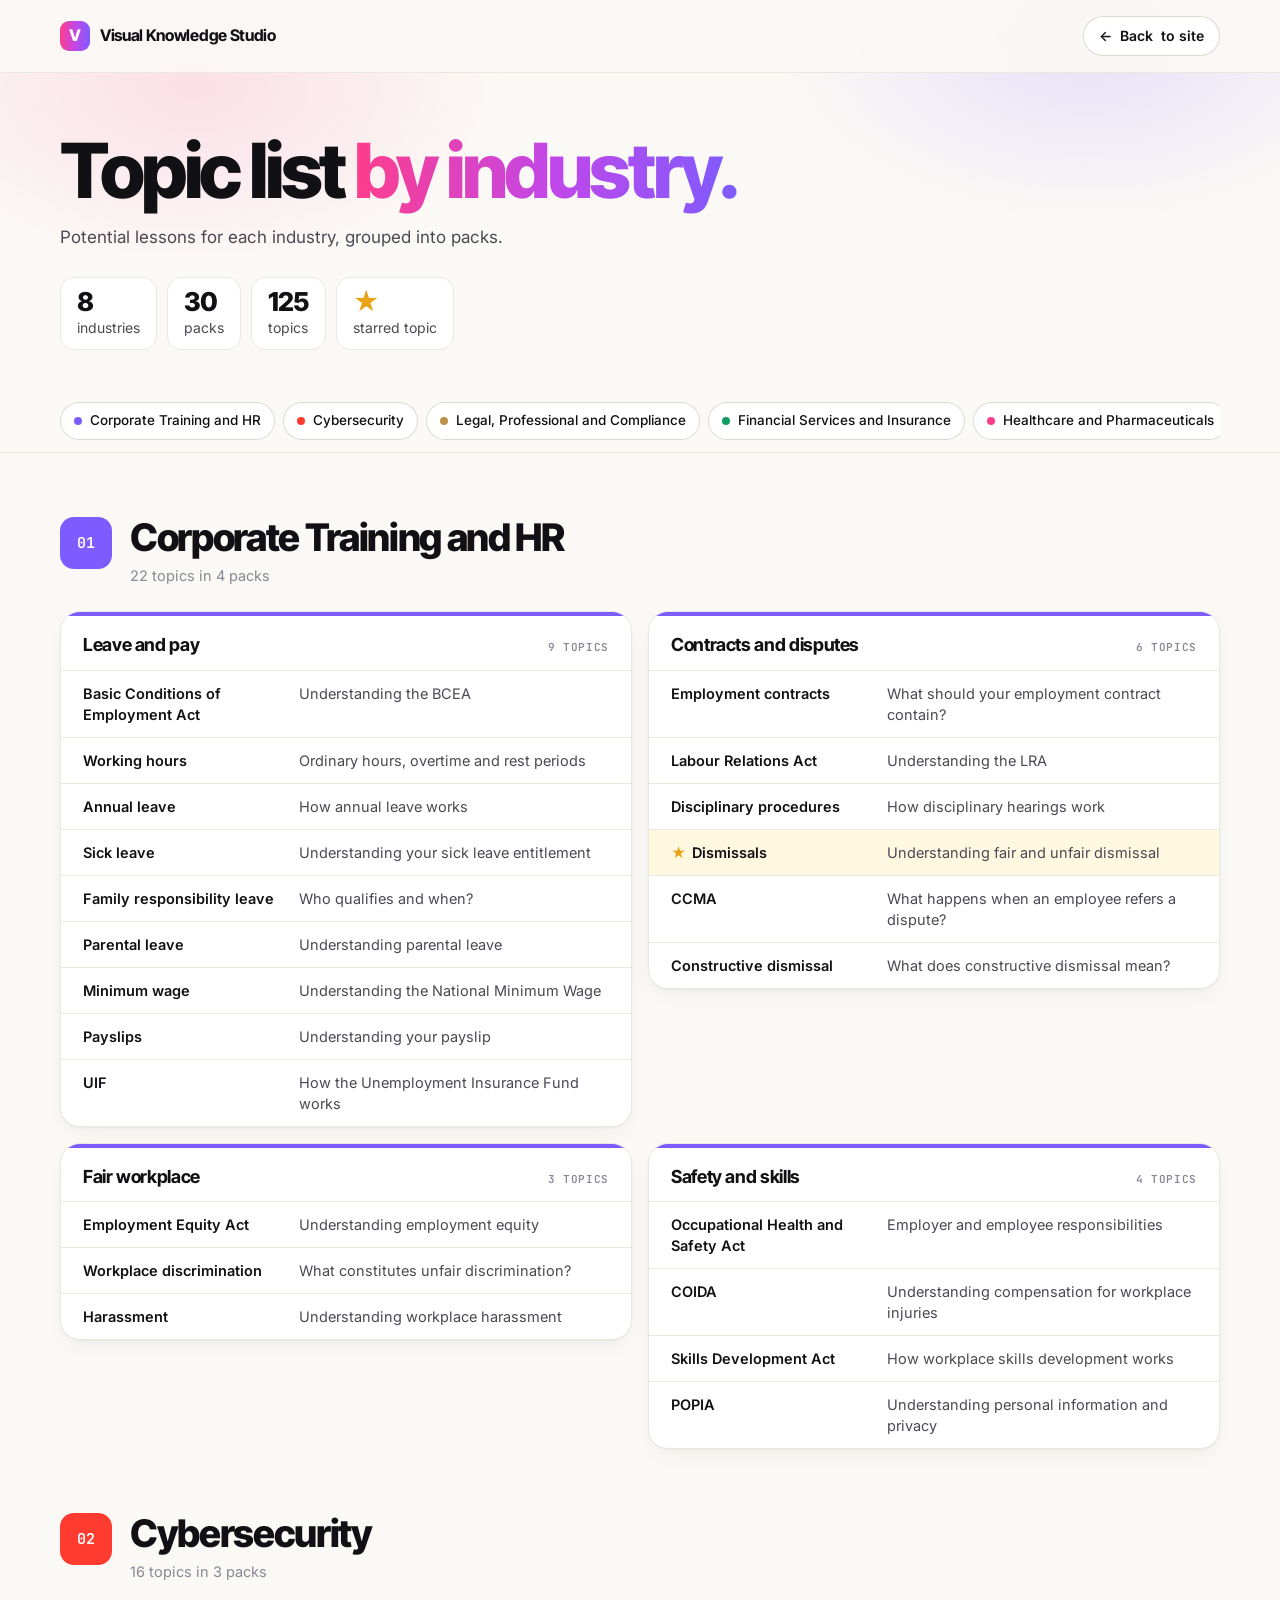
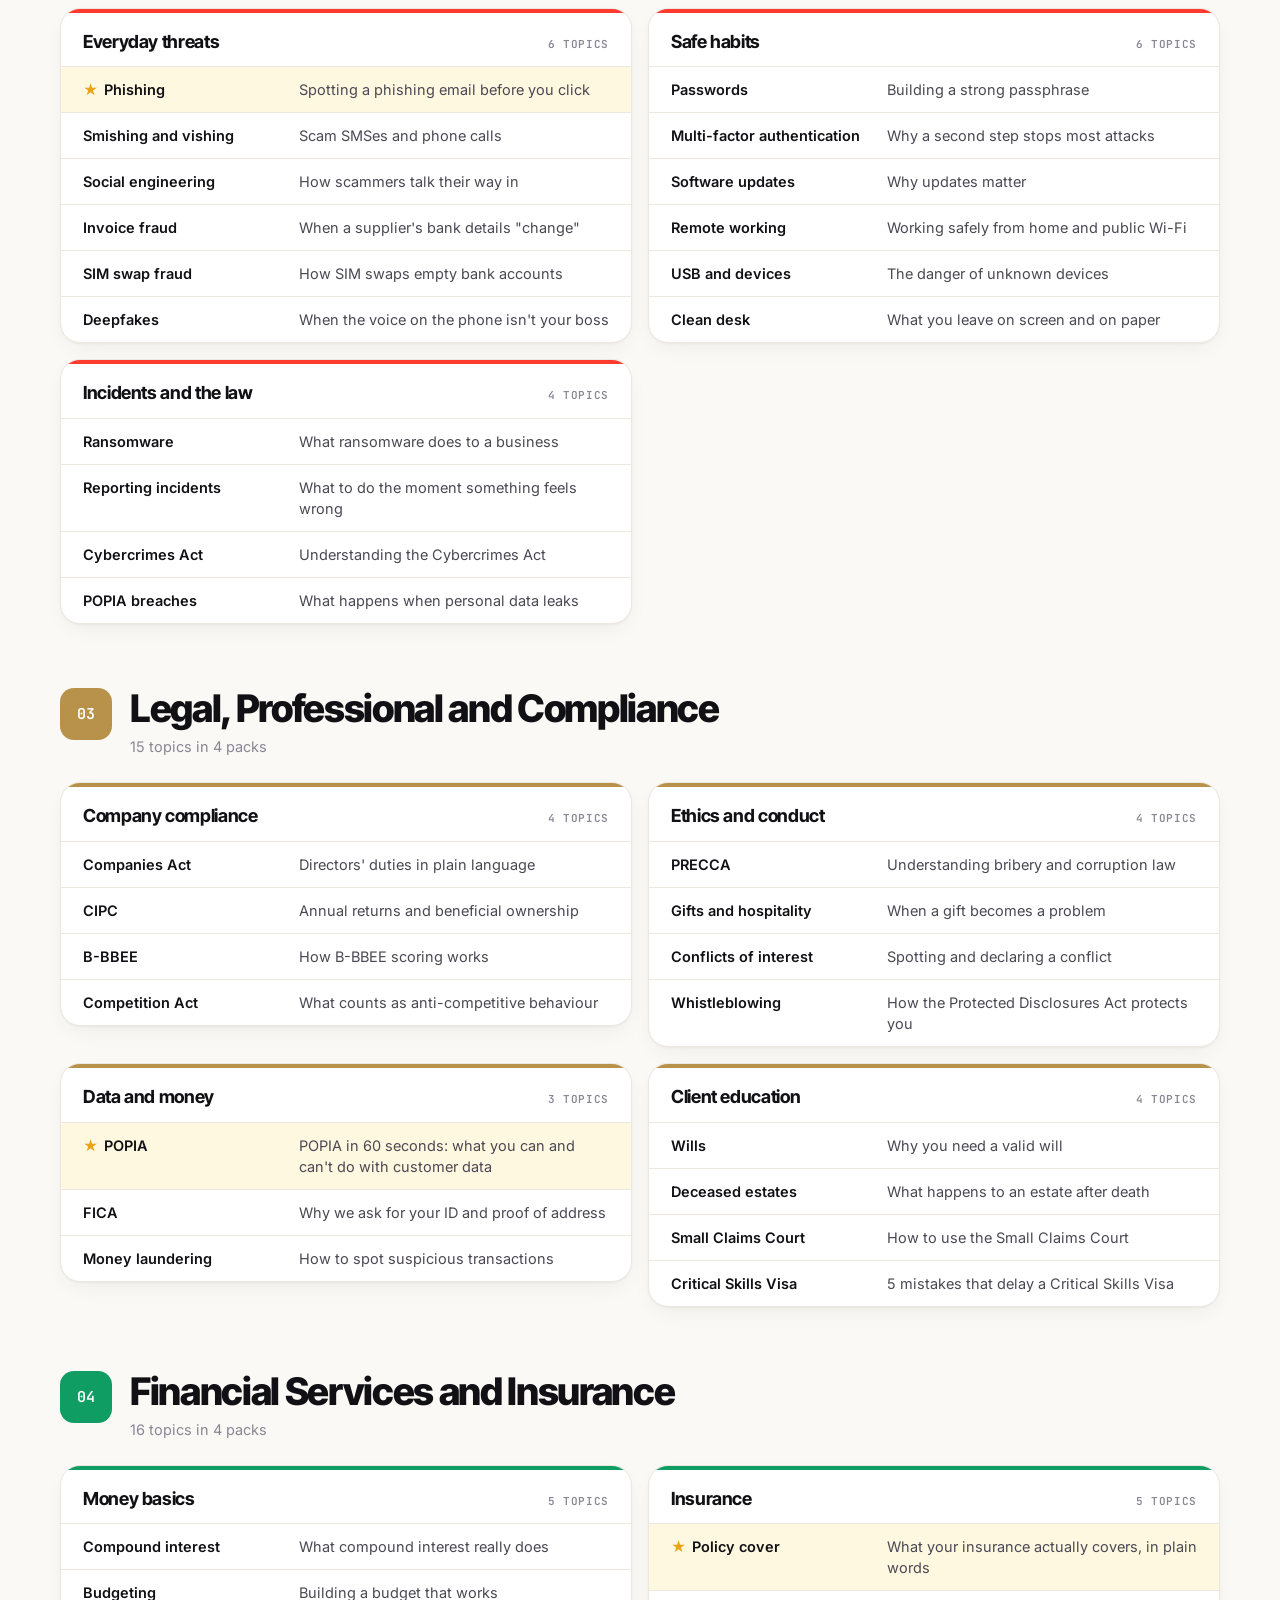
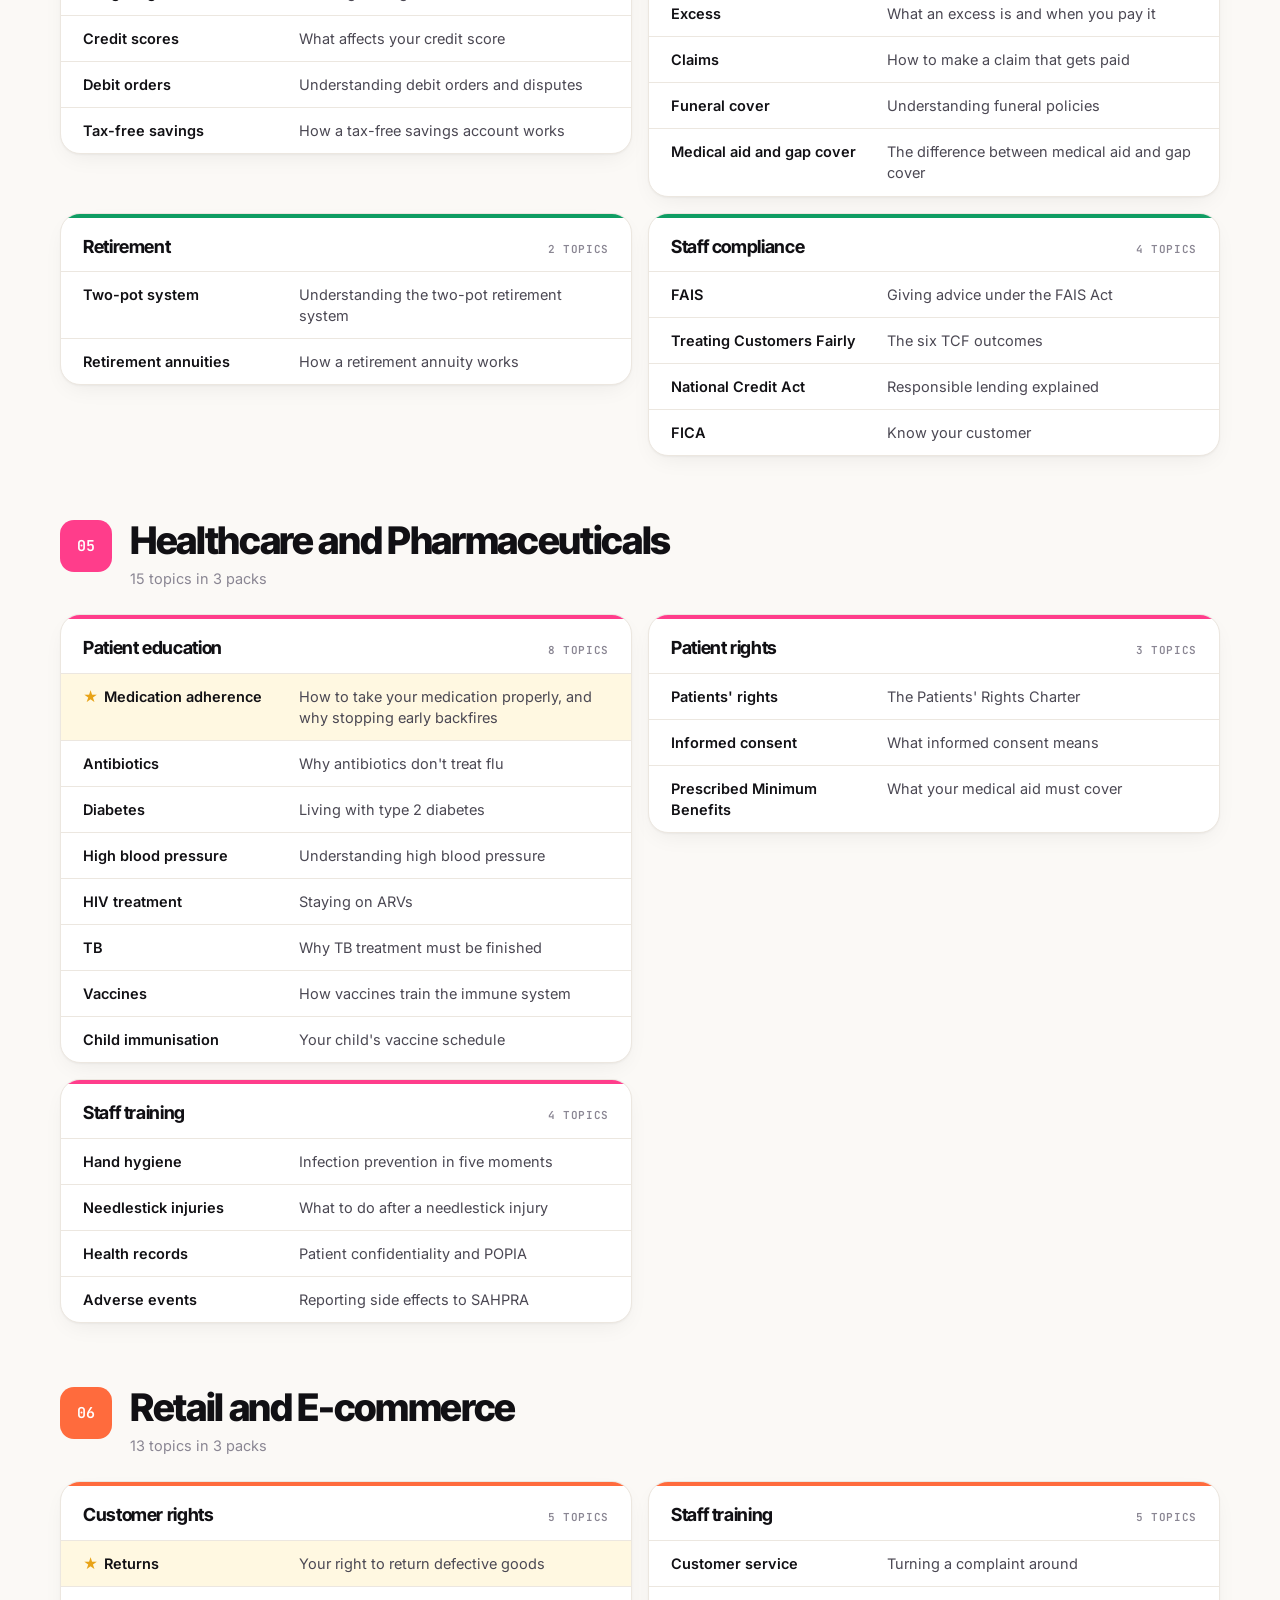
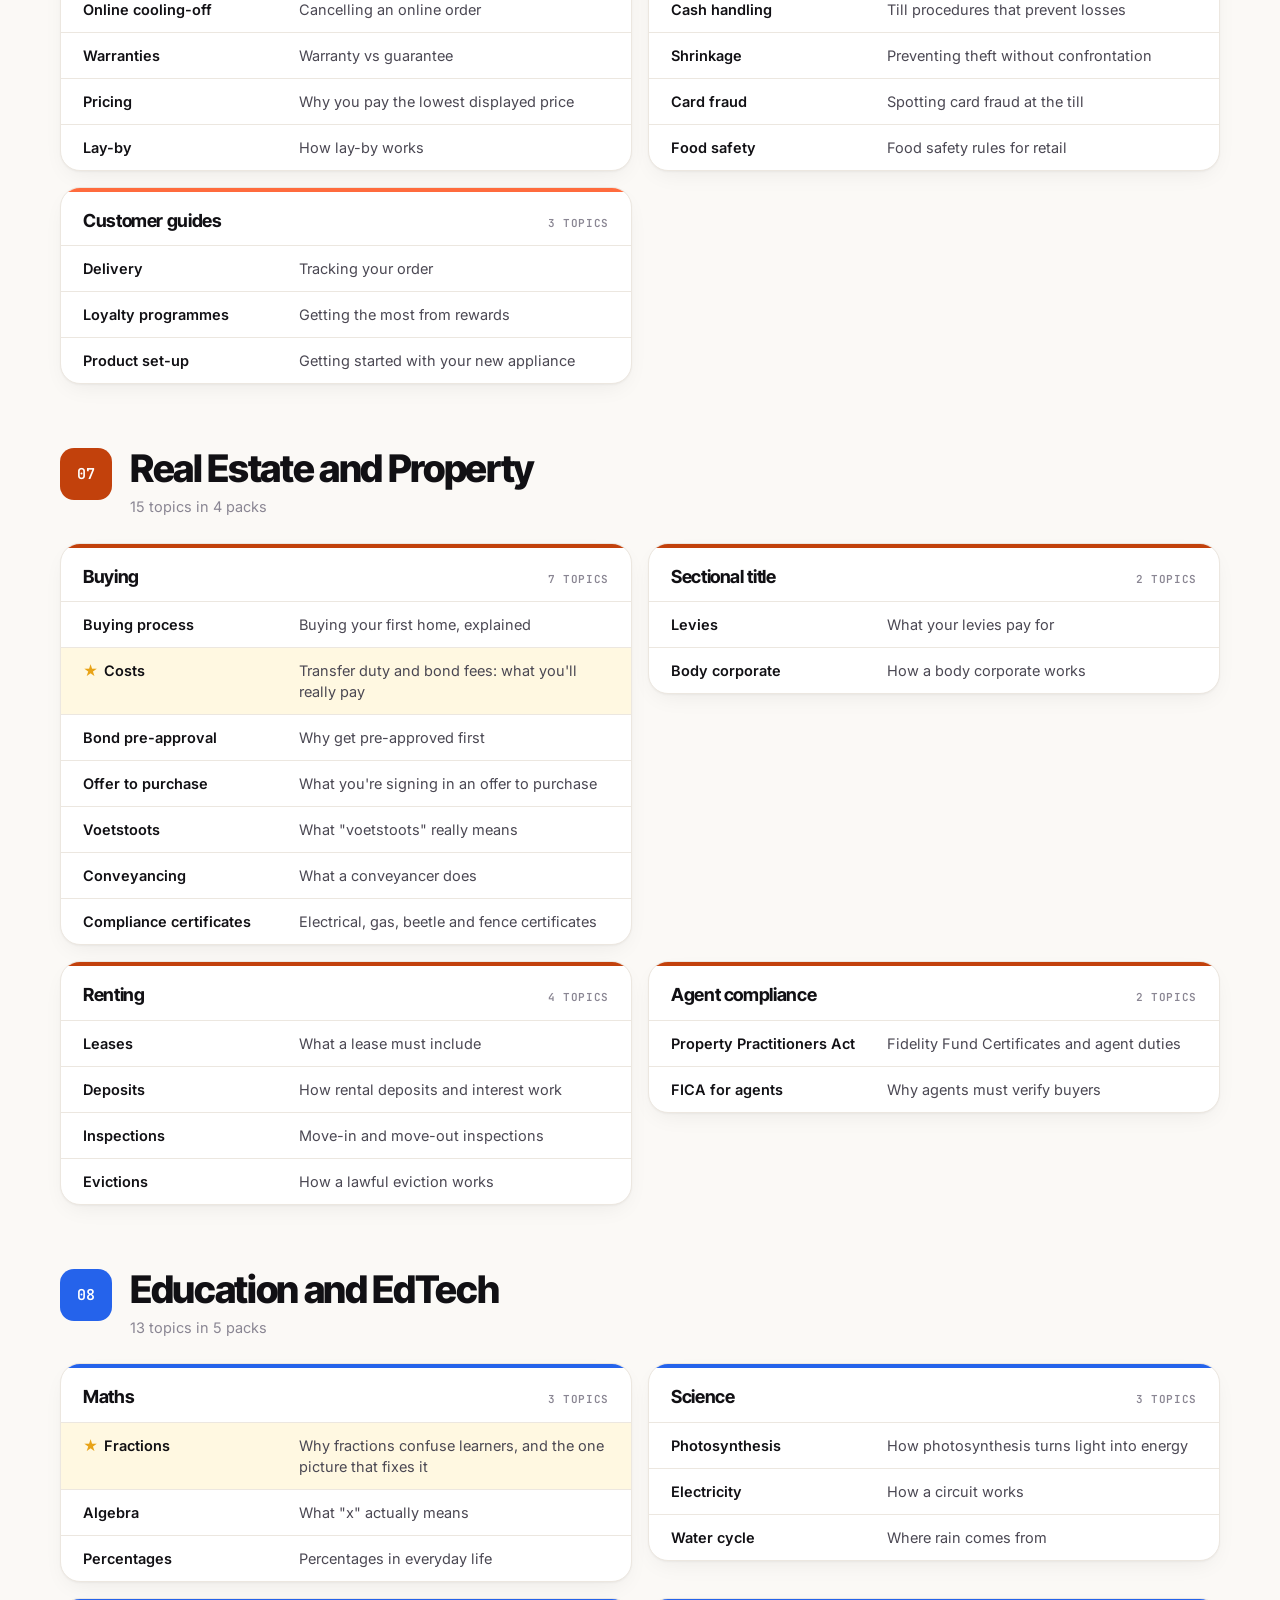
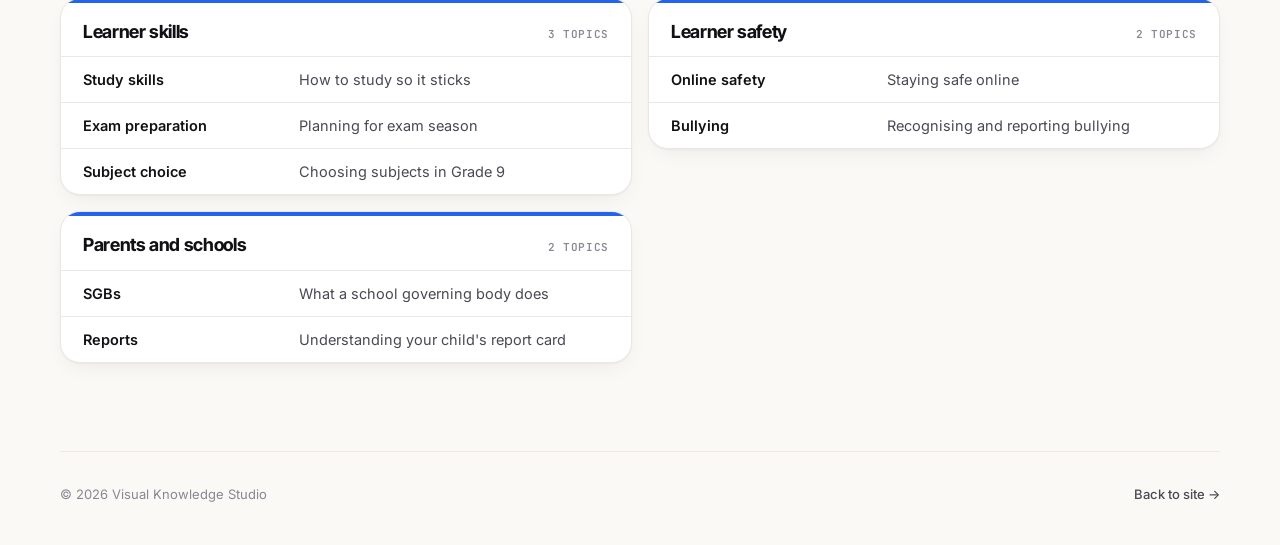
==== notes.html @ 0ea5d551 "Add Notes page (topic list by industry) and footer link Co-Authored-By: Claude Opus 5.5 <noreply@ant" ====
<!doctype html>
<html lang="en">
<head>
  <meta charset="utf-8">
  <meta name="viewport" content="width=device-width, initial-scale=1">
  <title>Notes | Visual Knowledge Studio</title>
  <meta name="description" content="Potential lesson topics for each industry, grouped into packs.">
  <meta name="robots" content="noindex">
  <meta name="theme-color" content="#FBF9F6">
  <link rel="preconnect" href="https://fonts.googleapis.com">
  <link rel="preconnect" href="https://fonts.gstatic.com" crossorigin>
  <link href="https://fonts.googleapis.com/css2?family=Inter+Tight:wght@500;600;700;800&family=Inter:wght@400;500;600&family=JetBrains+Mono:wght@500;600&display=swap" rel="stylesheet">
  <link rel="stylesheet" href="styles.css">
  <link rel="icon" href="data:image/svg+xml,%3Csvg xmlns='http://www.w3.org/2000/svg' viewBox='0 0 32 32'%3E%3Cdefs%3E%3ClinearGradient id='g' x1='0' x2='1'%3E%3Cstop offset='0' stop-color='%23FF3D8B'/%3E%3Cstop offset='1' stop-color='%237C5CFF'/%3E%3C/linearGradient%3E%3C/defs%3E%3Crect width='32' height='32' rx='8' fill='url(%23g)'/%3E%3Cpath d='M9 10l7 12 7-12' fill='none' stroke='%23fff' stroke-width='3.2' stroke-linecap='round' stroke-linejoin='round'/%3E%3C/svg%3E">
  <style>
    html { scroll-padding-top: 130px; }
    .nav { background: rgba(251,249,246,.9); backdrop-filter: blur(14px); -webkit-backdrop-filter: blur(14px); box-shadow: 0 1px 0 var(--line); }
    .nav__inner.notes-nav { grid-template-columns: 1fr auto; }
    .notes-hero { padding: 132px 0 0; position: relative; }
    .notes-hero__glow { position: absolute; inset: 0 0 -80px; pointer-events: none; z-index: -1; background:
      radial-gradient(35% 60% at 15% 20%, rgb(var(--c1) / .14), transparent 70%),
      radial-gradient(35% 60% at 85% 10%, rgb(var(--c3) / .16), transparent 70%); }
    .notes-hero h1 { font: 800 clamp(40px, 6vw, 76px)/1 var(--f-head); letter-spacing: -.045em; margin: 0; text-wrap: balance; }
    .notes-hero p { margin: 16px 0 0; max-width: 560px; color: var(--ink-2); font-size: 17px; }
    .stats { display: flex; gap: 10px; flex-wrap: wrap; margin-top: 26px; }
    .stats span { background: #fff; border: 1px solid var(--line); border-radius: 14px; padding: 10px 16px; font-size: 14px; color: var(--ink-2); }
    .stats b { display: block; font: 800 26px/1.1 var(--f-head); letter-spacing: -.03em; color: var(--ink); }
    .stats .star-key b { color: #E8A317; }

    .jump { position: sticky; top: 72px; z-index: 50; margin-top: 40px; background: rgba(251,249,246,.92); backdrop-filter: blur(12px); -webkit-backdrop-filter: blur(12px); border-bottom: 1px solid var(--line); }
    .jump__row { display: flex; gap: 8px; overflow-x: auto; padding: 12px 0; scrollbar-width: none; }
    .jump__row::-webkit-scrollbar { display: none; }
    .jump a { flex: none; display: inline-flex; align-items: center; gap: 8px; font-size: 13.5px; font-weight: 500; padding: 8px 14px; border-radius: 999px; background: #fff; box-shadow: inset 0 0 0 1px var(--line-2); white-space: nowrap; transition: box-shadow .2s; }
    .jump a:hover { box-shadow: inset 0 0 0 1.5px var(--a); }
    .jump a i { width: 8px; height: 8px; border-radius: 50%; background: var(--a); }

    .ind { padding: 64px 0 0; }
    .ind__head { display: flex; align-items: flex-start; gap: 18px; margin-bottom: 24px; }
    .ind__num { flex: none; width: 52px; height: 52px; border-radius: 14px; display: grid; place-items: center; background: var(--a); color: #fff; font: 600 15px var(--f-mono); }
    .ind__head h2 { font: 800 clamp(26px, 3.2vw, 38px)/1.08 var(--f-head); letter-spacing: -.035em; margin: 0; }
    .ind__head p { margin: 6px 0 0; color: var(--ink-3); font-size: 14.5px; }
    .packs { display: grid; grid-template-columns: repeat(2, 1fr); gap: 16px; align-items: start; }
    .pack { background: #fff; border: 1px solid var(--line); border-radius: var(--r); overflow: hidden; box-shadow: var(--shadow); }
    .pack__head { display: flex; justify-content: space-between; align-items: baseline; gap: 12px; padding: 18px 22px 14px; border-top: 4px solid var(--a); border-bottom: 1px solid var(--line); }
    .pack__head h3 { font: 700 18px/1.2 var(--f-head); letter-spacing: -.02em; margin: 0; }
    .pack__head span { flex: none; font: 600 11px var(--f-mono); letter-spacing: .06em; text-transform: uppercase; color: var(--ink-3); }
    .pack__list { list-style: none; margin: 0; padding: 0; }
    .pack__list li { display: grid; grid-template-columns: minmax(0, 38%) 1fr; gap: 16px; padding: 12px 22px; border-top: 1px solid var(--line); font-size: 14.5px; line-height: 1.45; }
    .pack__list li:first-child { border-top: 0; }
    .pack__topic { font-weight: 600; color: var(--ink); }
    .pack__exp { color: var(--ink-2); }
    .pack__list li.is-star { background: #FFF8E1; }
    .star { color: #E8A317; margin-right: 6px; font-weight: 400; }

    .notes-foot { margin-top: 88px; padding: 32px 0 40px; border-top: 1px solid var(--line); display: flex; justify-content: space-between; align-items: center; gap: 16px; flex-wrap: wrap; font-size: 13px; color: var(--ink-3); }
    .notes-foot a { color: var(--ink-2); font-weight: 500; }
    .notes-foot a:hover { color: var(--ink); }

    @media (max-width: 960px) { .packs { grid-template-columns: 1fr; } }
    @media (max-width: 640px) {
      .nav__inner.notes-nav { height: 64px; }
      .jump { top: 64px; margin-top: 32px; }
      .notes-hero { padding-top: 104px; }
      .notes-hero p { font-size: 16px; }
      .hide-sm { display: none; }
      .stats { display: grid; grid-template-columns: repeat(4, 1fr); gap: 6px; }
      .stats span { padding: 8px 10px; font-size: 12.5px; }
      .stats b { font-size: 22px; }
      .ind { padding-top: 48px; }
      .ind__head { gap: 14px; }
      .ind__num { width: 42px; height: 42px; border-radius: 12px; font-size: 13px; }
      .pack__head { padding: 16px 18px 12px; }
      .pack__list li { grid-template-columns: 1fr; gap: 2px; padding: 12px 18px; }
    }
  </style>
</head>
<body>

<header class="nav">
  <div class="nav__inner notes-nav wrap">
    <a href="index.html" class="brand" aria-label="Visual Knowledge Studio home">
      <span class="brand__mark" aria-hidden="true">V</span>
      <span class="brand__word">Visual Knowledge Studio</span>
    </a>
    <a href="index.html" class="btn btn--line btn--sm"><span aria-hidden="true">&larr;</span> Back<span class="hide-sm"> to site</span></a>
  </div>
</header>

<main>
  <section class="notes-hero">
    <div class="notes-hero__glow" aria-hidden="true"></div>
    <div class="wrap">
      <h1>Topic list <span class="grad">by industry.</span></h1>
      <p>Potential lessons for each industry, grouped into packs.</p>
      <div class="stats">
        <span><b>8</b>industries</span>
        <span><b>30</b>packs</span>
        <span><b>125</b>topics</span>
        <span class="star-key"><b>&#9733;</b>starred topic</span>
      </div>
    </div>
  </section>

  <nav class="jump" aria-label="Jump to industry">
    <div class="wrap">
      <div class="jump__row">
        <a href="#corporate-training-and-hr" style="--a:#7C5CFF"><i></i>Corporate Training and HR</a>
        <a href="#cybersecurity" style="--a:#FF3B30"><i></i>Cybersecurity</a>
        <a href="#legal-professional-and-compliance" style="--a:#B8924A"><i></i>Legal, Professional and Compliance</a>
        <a href="#financial-services-and-insurance" style="--a:#0F9D63"><i></i>Financial Services and Insurance</a>
        <a href="#healthcare-and-pharmaceuticals" style="--a:#FF3D8B"><i></i>Healthcare and Pharmaceuticals</a>
        <a href="#retail-and-e-commerce" style="--a:#FF6B3D"><i></i>Retail and E-commerce</a>
        <a href="#real-estate-and-property" style="--a:#C2410C"><i></i>Real Estate and Property</a>
        <a href="#education-and-edtech" style="--a:#2563EB"><i></i>Education and EdTech</a>
      </div>
    </div>
  </nav>

  <div class="wrap">

    <section class="ind" id="corporate-training-and-hr" style="--a:#7C5CFF" aria-labelledby="h-corporate-training-and-hr">
      <header class="ind__head">
        <span class="ind__num">01</span>
        <div>
          <h2 id="h-corporate-training-and-hr">Corporate Training and HR</h2>
          <p>22 topics in 4 packs</p>
        </div>
      </header>
      <div class="packs">
        <article class="pack">
          <header class="pack__head"><h3>Leave and pay</h3><span>9 topics</span></header>
          <ol class="pack__list">
            <li><span class="pack__topic">Basic Conditions of Employment Act</span><span class="pack__exp">Understanding the BCEA</span></li>
            <li><span class="pack__topic">Working hours</span><span class="pack__exp">Ordinary hours, overtime and rest periods</span></li>
            <li><span class="pack__topic">Annual leave</span><span class="pack__exp">How annual leave works</span></li>
            <li><span class="pack__topic">Sick leave</span><span class="pack__exp">Understanding your sick leave entitlement</span></li>
            <li><span class="pack__topic">Family responsibility leave</span><span class="pack__exp">Who qualifies and when?</span></li>
            <li><span class="pack__topic">Parental leave</span><span class="pack__exp">Understanding parental leave</span></li>
            <li><span class="pack__topic">Minimum wage</span><span class="pack__exp">Understanding the National Minimum Wage</span></li>
            <li><span class="pack__topic">Payslips</span><span class="pack__exp">Understanding your payslip</span></li>
            <li><span class="pack__topic">UIF</span><span class="pack__exp">How the Unemployment Insurance Fund works</span></li>
          </ol>
        </article>
        <article class="pack">
          <header class="pack__head"><h3>Contracts and disputes</h3><span>6 topics</span></header>
          <ol class="pack__list">
            <li><span class="pack__topic">Employment contracts</span><span class="pack__exp">What should your employment contract contain?</span></li>
            <li><span class="pack__topic">Labour Relations Act</span><span class="pack__exp">Understanding the LRA</span></li>
            <li><span class="pack__topic">Disciplinary procedures</span><span class="pack__exp">How disciplinary hearings work</span></li>
            <li class="is-star"><span class="pack__topic"><b class="star" aria-label="Starred">&#9733;</b>Dismissals</span><span class="pack__exp">Understanding fair and unfair dismissal</span></li>
            <li><span class="pack__topic">CCMA</span><span class="pack__exp">What happens when an employee refers a dispute?</span></li>
            <li><span class="pack__topic">Constructive dismissal</span><span class="pack__exp">What does constructive dismissal mean?</span></li>
          </ol>
        </article>
        <article class="pack">
          <header class="pack__head"><h3>Fair workplace</h3><span>3 topics</span></header>
          <ol class="pack__list">
            <li><span class="pack__topic">Employment Equity Act</span><span class="pack__exp">Understanding employment equity</span></li>
            <li><span class="pack__topic">Workplace discrimination</span><span class="pack__exp">What constitutes unfair discrimination?</span></li>
            <li><span class="pack__topic">Harassment</span><span class="pack__exp">Understanding workplace harassment</span></li>
          </ol>
        </article>
        <article class="pack">
          <header class="pack__head"><h3>Safety and skills</h3><span>4 topics</span></header>
          <ol class="pack__list">
            <li><span class="pack__topic">Occupational Health and Safety Act</span><span class="pack__exp">Employer and employee responsibilities</span></li>
            <li><span class="pack__topic">COIDA</span><span class="pack__exp">Understanding compensation for workplace injuries</span></li>
            <li><span class="pack__topic">Skills Development Act</span><span class="pack__exp">How workplace skills development works</span></li>
            <li><span class="pack__topic">POPIA</span><span class="pack__exp">Understanding personal information and privacy</span></li>
          </ol>
        </article>
      </div>
    </section>

    <section class="ind" id="cybersecurity" style="--a:#FF3B30" aria-labelledby="h-cybersecurity">
      <header class="ind__head">
        <span class="ind__num">02</span>
        <div>
          <h2 id="h-cybersecurity">Cybersecurity</h2>
          <p>16 topics in 3 packs</p>
        </div>
      </header>
      <div class="packs">
        <article class="pack">
          <header class="pack__head"><h3>Everyday threats</h3><span>6 topics</span></header>
          <ol class="pack__list">
            <li class="is-star"><span class="pack__topic"><b class="star" aria-label="Starred">&#9733;</b>Phishing</span><span class="pack__exp">Spotting a phishing email before you click</span></li>
            <li><span class="pack__topic">Smishing and vishing</span><span class="pack__exp">Scam SMSes and phone calls</span></li>
            <li><span class="pack__topic">Social engineering</span><span class="pack__exp">How scammers talk their way in</span></li>
            <li><span class="pack__topic">Invoice fraud</span><span class="pack__exp">When a supplier's bank details &quot;change&quot;</span></li>
            <li><span class="pack__topic">SIM swap fraud</span><span class="pack__exp">How SIM swaps empty bank accounts</span></li>
            <li><span class="pack__topic">Deepfakes</span><span class="pack__exp">When the voice on the phone isn't your boss</span></li>
          </ol>
        </article>
        <article class="pack">
          <header class="pack__head"><h3>Safe habits</h3><span>6 topics</span></header>
          <ol class="pack__list">
            <li><span class="pack__topic">Passwords</span><span class="pack__exp">Building a strong passphrase</span></li>
            <li><span class="pack__topic">Multi-factor authentication</span><span class="pack__exp">Why a second step stops most attacks</span></li>
            <li><span class="pack__topic">Software updates</span><span class="pack__exp">Why updates matter</span></li>
            <li><span class="pack__topic">Remote working</span><span class="pack__exp">Working safely from home and public Wi-Fi</span></li>
            <li><span class="pack__topic">USB and devices</span><span class="pack__exp">The danger of unknown devices</span></li>
            <li><span class="pack__topic">Clean desk</span><span class="pack__exp">What you leave on screen and on paper</span></li>
          </ol>
        </article>
        <article class="pack">
          <header class="pack__head"><h3>Incidents and the law</h3><span>4 topics</span></header>
          <ol class="pack__list">
            <li><span class="pack__topic">Ransomware</span><span class="pack__exp">What ransomware does to a business</span></li>
            <li><span class="pack__topic">Reporting incidents</span><span class="pack__exp">What to do the moment something feels wrong</span></li>
            <li><span class="pack__topic">Cybercrimes Act</span><span class="pack__exp">Understanding the Cybercrimes Act</span></li>
            <li><span class="pack__topic">POPIA breaches</span><span class="pack__exp">What happens when personal data leaks</span></li>
          </ol>
        </article>
      </div>
    </section>

    <section class="ind" id="legal-professional-and-compliance" style="--a:#B8924A" aria-labelledby="h-legal-professional-and-compliance">
      <header class="ind__head">
        <span class="ind__num">03</span>
        <div>
          <h2 id="h-legal-professional-and-compliance">Legal, Professional and Compliance</h2>
          <p>15 topics in 4 packs</p>
        </div>
      </header>
      <div class="packs">
        <article class="pack">
          <header class="pack__head"><h3>Company compliance</h3><span>4 topics</span></header>
          <ol class="pack__list">
            <li><span class="pack__topic">Companies Act</span><span class="pack__exp">Directors' duties in plain language</span></li>
            <li><span class="pack__topic">CIPC</span><span class="pack__exp">Annual returns and beneficial ownership</span></li>
            <li><span class="pack__topic">B-BBEE</span><span class="pack__exp">How B-BBEE scoring works</span></li>
            <li><span class="pack__topic">Competition Act</span><span class="pack__exp">What counts as anti-competitive behaviour</span></li>
          </ol>
        </article>
        <article class="pack">
          <header class="pack__head"><h3>Ethics and conduct</h3><span>4 topics</span></header>
          <ol class="pack__list">
            <li><span class="pack__topic">PRECCA</span><span class="pack__exp">Understanding bribery and corruption law</span></li>
            <li><span class="pack__topic">Gifts and hospitality</span><span class="pack__exp">When a gift becomes a problem</span></li>
            <li><span class="pack__topic">Conflicts of interest</span><span class="pack__exp">Spotting and declaring a conflict</span></li>
            <li><span class="pack__topic">Whistleblowing</span><span class="pack__exp">How the Protected Disclosures Act protects you</span></li>
          </ol>
        </article>
        <article class="pack">
          <header class="pack__head"><h3>Data and money</h3><span>3 topics</span></header>
          <ol class="pack__list">
            <li class="is-star"><span class="pack__topic"><b class="star" aria-label="Starred">&#9733;</b>POPIA</span><span class="pack__exp">POPIA in 60 seconds: what you can and can't do with customer data</span></li>
            <li><span class="pack__topic">FICA</span><span class="pack__exp">Why we ask for your ID and proof of address</span></li>
            <li><span class="pack__topic">Money laundering</span><span class="pack__exp">How to spot suspicious transactions</span></li>
          </ol>
        </article>
        <article class="pack">
          <header class="pack__head"><h3>Client education</h3><span>4 topics</span></header>
          <ol class="pack__list">
            <li><span class="pack__topic">Wills</span><span class="pack__exp">Why you need a valid will</span></li>
            <li><span class="pack__topic">Deceased estates</span><span class="pack__exp">What happens to an estate after death</span></li>
            <li><span class="pack__topic">Small Claims Court</span><span class="pack__exp">How to use the Small Claims Court</span></li>
            <li><span class="pack__topic">Critical Skills Visa</span><span class="pack__exp">5 mistakes that delay a Critical Skills Visa</span></li>
          </ol>
        </article>
      </div>
    </section>

    <section class="ind" id="financial-services-and-insurance" style="--a:#0F9D63" aria-labelledby="h-financial-services-and-insurance">
      <header class="ind__head">
        <span class="ind__num">04</span>
        <div>
          <h2 id="h-financial-services-and-insurance">Financial Services and Insurance</h2>
          <p>16 topics in 4 packs</p>
        </div>
      </header>
      <div class="packs">
        <article class="pack">
          <header class="pack__head"><h3>Money basics</h3><span>5 topics</span></header>
          <ol class="pack__list">
            <li><span class="pack__topic">Compound interest</span><span class="pack__exp">What compound interest really does</span></li>
            <li><span class="pack__topic">Budgeting</span><span class="pack__exp">Building a budget that works</span></li>
            <li><span class="pack__topic">Credit scores</span><span class="pack__exp">What affects your credit score</span></li>
            <li><span class="pack__topic">Debit orders</span><span class="pack__exp">Understanding debit orders and disputes</span></li>
            <li><span class="pack__topic">Tax-free savings</span><span class="pack__exp">How a tax-free savings account works</span></li>
          </ol>
        </article>
        <article class="pack">
          <header class="pack__head"><h3>Insurance</h3><span>5 topics</span></header>
          <ol class="pack__list">
            <li class="is-star"><span class="pack__topic"><b class="star" aria-label="Starred">&#9733;</b>Policy cover</span><span class="pack__exp">What your insurance actually covers, in plain words</span></li>
            <li><span class="pack__topic">Excess</span><span class="pack__exp">What an excess is and when you pay it</span></li>
            <li><span class="pack__topic">Claims</span><span class="pack__exp">How to make a claim that gets paid</span></li>
            <li><span class="pack__topic">Funeral cover</span><span class="pack__exp">Understanding funeral policies</span></li>
            <li><span class="pack__topic">Medical aid and gap cover</span><span class="pack__exp">The difference between medical aid and gap cover</span></li>
          </ol>
        </article>
        <article class="pack">
          <header class="pack__head"><h3>Retirement</h3><span>2 topics</span></header>
          <ol class="pack__list">
            <li><span class="pack__topic">Two-pot system</span><span class="pack__exp">Understanding the two-pot retirement system</span></li>
            <li><span class="pack__topic">Retirement annuities</span><span class="pack__exp">How a retirement annuity works</span></li>
          </ol>
        </article>
        <article class="pack">
          <header class="pack__head"><h3>Staff compliance</h3><span>4 topics</span></header>
          <ol class="pack__list">
            <li><span class="pack__topic">FAIS</span><span class="pack__exp">Giving advice under the FAIS Act</span></li>
            <li><span class="pack__topic">Treating Customers Fairly</span><span class="pack__exp">The six TCF outcomes</span></li>
            <li><span class="pack__topic">National Credit Act</span><span class="pack__exp">Responsible lending explained</span></li>
            <li><span class="pack__topic">FICA</span><span class="pack__exp">Know your customer</span></li>
          </ol>
        </article>
      </div>
    </section>

    <section class="ind" id="healthcare-and-pharmaceuticals" style="--a:#FF3D8B" aria-labelledby="h-healthcare-and-pharmaceuticals">
      <header class="ind__head">
        <span class="ind__num">05</span>
        <div>
          <h2 id="h-healthcare-and-pharmaceuticals">Healthcare and Pharmaceuticals</h2>
          <p>15 topics in 3 packs</p>
        </div>
      </header>
      <div class="packs">
        <article class="pack">
          <header class="pack__head"><h3>Patient education</h3><span>8 topics</span></header>
          <ol class="pack__list">
            <li class="is-star"><span class="pack__topic"><b class="star" aria-label="Starred">&#9733;</b>Medication adherence</span><span class="pack__exp">How to take your medication properly, and why stopping early backfires</span></li>
            <li><span class="pack__topic">Antibiotics</span><span class="pack__exp">Why antibiotics don't treat flu</span></li>
            <li><span class="pack__topic">Diabetes</span><span class="pack__exp">Living with type 2 diabetes</span></li>
            <li><span class="pack__topic">High blood pressure</span><span class="pack__exp">Understanding high blood pressure</span></li>
            <li><span class="pack__topic">HIV treatment</span><span class="pack__exp">Staying on ARVs</span></li>
            <li><span class="pack__topic">TB</span><span class="pack__exp">Why TB treatment must be finished</span></li>
            <li><span class="pack__topic">Vaccines</span><span class="pack__exp">How vaccines train the immune system</span></li>
            <li><span class="pack__topic">Child immunisation</span><span class="pack__exp">Your child's vaccine schedule</span></li>
          </ol>
        </article>
        <article class="pack">
          <header class="pack__head"><h3>Patient rights</h3><span>3 topics</span></header>
          <ol class="pack__list">
            <li><span class="pack__topic">Patients' rights</span><span class="pack__exp">The Patients' Rights Charter</span></li>
            <li><span class="pack__topic">Informed consent</span><span class="pack__exp">What informed consent means</span></li>
            <li><span class="pack__topic">Prescribed Minimum Benefits</span><span class="pack__exp">What your medical aid must cover</span></li>
          </ol>
        </article>
        <article class="pack">
          <header class="pack__head"><h3>Staff training</h3><span>4 topics</span></header>
          <ol class="pack__list">
            <li><span class="pack__topic">Hand hygiene</span><span class="pack__exp">Infection prevention in five moments</span></li>
            <li><span class="pack__topic">Needlestick injuries</span><span class="pack__exp">What to do after a needlestick injury</span></li>
            <li><span class="pack__topic">Health records</span><span class="pack__exp">Patient confidentiality and POPIA</span></li>
            <li><span class="pack__topic">Adverse events</span><span class="pack__exp">Reporting side effects to SAHPRA</span></li>
          </ol>
        </article>
      </div>
    </section>

    <section class="ind" id="retail-and-e-commerce" style="--a:#FF6B3D" aria-labelledby="h-retail-and-e-commerce">
      <header class="ind__head">
        <span class="ind__num">06</span>
        <div>
          <h2 id="h-retail-and-e-commerce">Retail and E-commerce</h2>
          <p>13 topics in 3 packs</p>
        </div>
      </header>
      <div class="packs">
        <article class="pack">
          <header class="pack__head"><h3>Customer rights</h3><span>5 topics</span></header>
          <ol class="pack__list">
            <li class="is-star"><span class="pack__topic"><b class="star" aria-label="Starred">&#9733;</b>Returns</span><span class="pack__exp">Your right to return defective goods</span></li>
            <li><span class="pack__topic">Online cooling-off</span><span class="pack__exp">Cancelling an online order</span></li>
            <li><span class="pack__topic">Warranties</span><span class="pack__exp">Warranty vs guarantee</span></li>
            <li><span class="pack__topic">Pricing</span><span class="pack__exp">Why you pay the lowest displayed price</span></li>
            <li><span class="pack__topic">Lay-by</span><span class="pack__exp">How lay-by works</span></li>
          </ol>
        </article>
        <article class="pack">
          <header class="pack__head"><h3>Staff training</h3><span>5 topics</span></header>
          <ol class="pack__list">
            <li><span class="pack__topic">Customer service</span><span class="pack__exp">Turning a complaint around</span></li>
            <li><span class="pack__topic">Cash handling</span><span class="pack__exp">Till procedures that prevent losses</span></li>
            <li><span class="pack__topic">Shrinkage</span><span class="pack__exp">Preventing theft without confrontation</span></li>
            <li><span class="pack__topic">Card fraud</span><span class="pack__exp">Spotting card fraud at the till</span></li>
            <li><span class="pack__topic">Food safety</span><span class="pack__exp">Food safety rules for retail</span></li>
          </ol>
        </article>
        <article class="pack">
          <header class="pack__head"><h3>Customer guides</h3><span>3 topics</span></header>
          <ol class="pack__list">
            <li><span class="pack__topic">Delivery</span><span class="pack__exp">Tracking your order</span></li>
            <li><span class="pack__topic">Loyalty programmes</span><span class="pack__exp">Getting the most from rewards</span></li>
            <li><span class="pack__topic">Product set-up</span><span class="pack__exp">Getting started with your new appliance</span></li>
          </ol>
        </article>
      </div>
    </section>

    <section class="ind" id="real-estate-and-property" style="--a:#C2410C" aria-labelledby="h-real-estate-and-property">
      <header class="ind__head">
        <span class="ind__num">07</span>
        <div>
          <h2 id="h-real-estate-and-property">Real Estate and Property</h2>
          <p>15 topics in 4 packs</p>
        </div>
      </header>
      <div class="packs">
        <article class="pack">
          <header class="pack__head"><h3>Buying</h3><span>7 topics</span></header>
          <ol class="pack__list">
            <li><span class="pack__topic">Buying process</span><span class="pack__exp">Buying your first home, explained</span></li>
            <li class="is-star"><span class="pack__topic"><b class="star" aria-label="Starred">&#9733;</b>Costs</span><span class="pack__exp">Transfer duty and bond fees: what you'll really pay</span></li>
            <li><span class="pack__topic">Bond pre-approval</span><span class="pack__exp">Why get pre-approved first</span></li>
            <li><span class="pack__topic">Offer to purchase</span><span class="pack__exp">What you're signing in an offer to purchase</span></li>
            <li><span class="pack__topic">Voetstoots</span><span class="pack__exp">What &quot;voetstoots&quot; really means</span></li>
            <li><span class="pack__topic">Conveyancing</span><span class="pack__exp">What a conveyancer does</span></li>
            <li><span class="pack__topic">Compliance certificates</span><span class="pack__exp">Electrical, gas, beetle and fence certificates</span></li>
          </ol>
        </article>
        <article class="pack">
          <header class="pack__head"><h3>Sectional title</h3><span>2 topics</span></header>
          <ol class="pack__list">
            <li><span class="pack__topic">Levies</span><span class="pack__exp">What your levies pay for</span></li>
            <li><span class="pack__topic">Body corporate</span><span class="pack__exp">How a body corporate works</span></li>
          </ol>
        </article>
        <article class="pack">
          <header class="pack__head"><h3>Renting</h3><span>4 topics</span></header>
          <ol class="pack__list">
            <li><span class="pack__topic">Leases</span><span class="pack__exp">What a lease must include</span></li>
            <li><span class="pack__topic">Deposits</span><span class="pack__exp">How rental deposits and interest work</span></li>
            <li><span class="pack__topic">Inspections</span><span class="pack__exp">Move-in and move-out inspections</span></li>
            <li><span class="pack__topic">Evictions</span><span class="pack__exp">How a lawful eviction works</span></li>
          </ol>
        </article>
        <article class="pack">
          <header class="pack__head"><h3>Agent compliance</h3><span>2 topics</span></header>
          <ol class="pack__list">
            <li><span class="pack__topic">Property Practitioners Act</span><span class="pack__exp">Fidelity Fund Certificates and agent duties</span></li>
            <li><span class="pack__topic">FICA for agents</span><span class="pack__exp">Why agents must verify buyers</span></li>
          </ol>
        </article>
      </div>
    </section>

    <section class="ind" id="education-and-edtech" style="--a:#2563EB" aria-labelledby="h-education-and-edtech">
      <header class="ind__head">
        <span class="ind__num">08</span>
        <div>
          <h2 id="h-education-and-edtech">Education and EdTech</h2>
          <p>13 topics in 5 packs</p>
        </div>
      </header>
      <div class="packs">
        <article class="pack">
          <header class="pack__head"><h3>Maths</h3><span>3 topics</span></header>
          <ol class="pack__list">
            <li class="is-star"><span class="pack__topic"><b class="star" aria-label="Starred">&#9733;</b>Fractions</span><span class="pack__exp">Why fractions confuse learners, and the one picture that fixes it</span></li>
            <li><span class="pack__topic">Algebra</span><span class="pack__exp">What &quot;x&quot; actually means</span></li>
            <li><span class="pack__topic">Percentages</span><span class="pack__exp">Percentages in everyday life</span></li>
          </ol>
        </article>
        <article class="pack">
          <header class="pack__head"><h3>Science</h3><span>3 topics</span></header>
          <ol class="pack__list">
            <li><span class="pack__topic">Photosynthesis</span><span class="pack__exp">How photosynthesis turns light into energy</span></li>
            <li><span class="pack__topic">Electricity</span><span class="pack__exp">How a circuit works</span></li>
            <li><span class="pack__topic">Water cycle</span><span class="pack__exp">Where rain comes from</span></li>
          </ol>
        </article>
        <article class="pack">
          <header class="pack__head"><h3>Learner skills</h3><span>3 topics</span></header>
          <ol class="pack__list">
            <li><span class="pack__topic">Study skills</span><span class="pack__exp">How to study so it sticks</span></li>
            <li><span class="pack__topic">Exam preparation</span><span class="pack__exp">Planning for exam season</span></li>
            <li><span class="pack__topic">Subject choice</span><span class="pack__exp">Choosing subjects in Grade 9</span></li>
          </ol>
        </article>
        <article class="pack">
          <header class="pack__head"><h3>Learner safety</h3><span>2 topics</span></header>
          <ol class="pack__list">
            <li><span class="pack__topic">Online safety</span><span class="pack__exp">Staying safe online</span></li>
            <li><span class="pack__topic">Bullying</span><span class="pack__exp">Recognising and reporting bullying</span></li>
          </ol>
        </article>
        <article class="pack">
          <header class="pack__head"><h3>Parents and schools</h3><span>2 topics</span></header>
          <ol class="pack__list">
            <li><span class="pack__topic">SGBs</span><span class="pack__exp">What a school governing body does</span></li>
            <li><span class="pack__topic">Reports</span><span class="pack__exp">Understanding your child's report card</span></li>
          </ol>
        </article>
      </div>
    </section>

    <footer class="notes-foot">
      <span>&copy; 2026 Visual Knowledge Studio</span>
      <a href="index.html">Back to site <span aria-hidden="true">&rarr;</span></a>
    </footer>
  </div>
</main>

</body>
</html>
---- styles.css ----
/* =========================================================
   Visual Knowledge Studio
   ========================================================= */
:root {
  --bg: #FBF9F6;
  --bg-2: #F4F0EA;
  --card: #FFFFFF;
  --ink: #111014;
  --ink-2: #4B4853;
  --ink-3: #8A8693;
  --line: #ECE7E0;
  --line-2: #DED8CF;
  --pink: #FF3D8B;
  --magenta: #C147E9;
  --violet: #7C5CFF;
  --grad: linear-gradient(92deg, #FF3D8B 0%, #C147E9 52%, #7C5CFF 100%);
  --night: #140E26;
  --night-2: #1E1538;
  --tint: #F1E9FF;
  --tint-ink: #6A3FE0;
  --c1: 255 61 139;
  --c2: 193 71 233;
  --c3: 124 92 255;
  --on-grad: #FFFFFF;

  --f-head: "Inter Tight", "Inter", system-ui, sans-serif;
  --f-body: "Inter", system-ui, -apple-system, "Segoe UI", sans-serif;
  --f-mono: "JetBrains Mono", ui-monospace, Menlo, Consolas, monospace;
  --f-poster: "Anton", "Impact", sans-serif;
  --f-serif: "Instrument Serif", Georgia, serif;

  --wrap: 1240px;
  --gutter: clamp(16px, 4vw, 40px);
  --sec: clamp(88px, 11vw, 140px);
  --r: 20px;
  --r-sm: 12px;
  --ease: cubic-bezier(.2, .7, .1, 1);
  --shadow: 0 1px 2px rgba(17,16,20,.04), 0 8px 24px -8px rgba(17,16,20,.08);
  --shadow-lg: 0 2px 4px rgba(17,16,20,.05), 0 28px 60px -20px rgba(40,20,80,.28);
}

*, *::before, *::after { box-sizing: border-box; }
html { scroll-behavior: smooth; -webkit-text-size-adjust: 100%; }
body {
  margin: 0; font-family: var(--f-body); font-size: 16px; line-height: 1.6;
  color: var(--ink); background: var(--bg);
  -webkit-font-smoothing: antialiased; overflow-x: hidden;
}
img, svg { display: block; max-width: 100%; }
a { color: inherit; text-decoration: none; }
button { font: inherit; color: inherit; background: none; border: 0; cursor: pointer; padding: 0; }
:focus-visible { outline: 2px solid var(--violet); outline-offset: 3px; border-radius: 4px; }
section[id] { scroll-margin-top: 80px; }
.sr { position: absolute; width: 1px; height: 1px; overflow: hidden; clip: rect(0 0 0 0); white-space: nowrap; }
.skip { position: absolute; left: -9999px; top: 8px; background: var(--ink); color: #fff; padding: 8px 14px; z-index: 300; border-radius: 8px; }
.skip:focus { left: 8px; }

.wrap { max-width: var(--wrap); margin: 0 auto; padding: 0 var(--gutter); }
.wrap--narrow { max-width: 880px; }

/* ---------- Type helpers ---------- */
.grad { background: var(--grad-text, var(--grad)); -webkit-background-clip: text; background-clip: text; color: transparent; }
.h2 { text-wrap: balance;
  font-family: var(--f-head); font-weight: 700; font-size: clamp(34px, 4.6vw, 60px);
  line-height: 1.04; letter-spacing: -.035em; margin: 0;
}
.h2--light { color: #fff; }
.mono { font-family: var(--f-mono); font-size: 11.5px; font-weight: 500; letter-spacing: .08em; text-transform: uppercase; color: var(--ink-2); }
.mono--muted { color: var(--ink-3); }
.mono--dim { color: rgba(255,255,255,.5); }

.pill {
  display: inline-flex; align-items: center; gap: 8px; margin: 0;
  font-family: var(--f-mono); font-size: 11px; font-weight: 600; letter-spacing: .1em; text-transform: uppercase;
  padding: 6px 12px; border-radius: 999px; background: var(--tint); color: var(--tint-ink);
}
.pill--sm { font-size: 10px; padding: 3px 9px; }
.pill--glow { background: #fff; color: var(--ink); box-shadow: 0 0 0 1px var(--line), 0 6px 20px -6px rgb(var(--c2) / .35); }
.pill--onDark { background: rgba(255,255,255,.1); color: var(--tint); }
.pill__dot { width: 7px; height: 7px; border-radius: 50%; background: var(--grad); box-shadow: 0 0 0 3px rgb(var(--c1) / .18); }

/* ---------- Buttons ---------- */
.btn {
  display: inline-flex; align-items: center; justify-content: center; gap: 8px;
  height: 48px; padding: 0 22px; border-radius: 999px;
  font-family: var(--f-body); font-weight: 600; font-size: 15px; white-space: nowrap;
  transition: transform .3s var(--ease), box-shadow .3s var(--ease), background .3s, color .3s, border-color .3s;
}
.btn .arr { transition: transform .3s var(--ease); }
.btn:hover .arr { transform: translateX(3px); }
.btn--sm { height: 40px; padding: 0 16px; font-size: 14px; }
.btn--full { width: 100%; }
.btn--dark { background: var(--ink); color: #fff; }
.btn--dark:hover { background: #2A2730; }
.btn--grad { background: var(--grad); color: var(--on-grad); box-shadow: 0 10px 24px -10px rgb(var(--c2) / .7); }
.btn--grad:hover { transform: translateY(-1px); box-shadow: 0 14px 30px -10px rgb(var(--c2) / .85); }
.btn--line { background: #fff; color: var(--ink); box-shadow: inset 0 0 0 1px var(--line-2); }
.btn--line:hover { box-shadow: inset 0 0 0 1px var(--ink); }
.btn--light { background: #fff; color: var(--ink); }
.btn--light:hover { background: var(--tint); }

/* ---------- Cards ---------- */
.card { background: var(--card); border: 1px solid var(--line); border-radius: var(--r); box-shadow: var(--shadow); }
.tags { list-style: none; padding: 0; margin: 0; display: flex; flex-wrap: wrap; gap: 6px; }
.tags li { font-size: 12px; font-weight: 500; padding: 4px 10px; border-radius: 999px; background: var(--bg-2); color: var(--ink-2); }

/* ---------- Navigation ---------- */
.nav { position: fixed; inset: 0 0 auto 0; z-index: 100; transition: background .3s, box-shadow .3s; }
.nav.is-scrolled { background: rgba(251,249,246,.85); backdrop-filter: blur(14px); -webkit-backdrop-filter: blur(14px); box-shadow: 0 1px 0 var(--line); }
.nav__inner { display: grid; grid-template-columns: 1fr auto 1fr; align-items: center; height: 72px; gap: 24px; }
.brand { display: inline-flex; align-items: center; gap: 10px; font-family: var(--f-head); font-weight: 700; font-size: 16px; letter-spacing: -.02em; }
.brand__mark { width: 30px; height: 30px; border-radius: 9px; background: var(--grad); color: #fff; display: grid; place-items: center; font-weight: 800; font-size: 16px; }
.nav__links { display: flex; gap: 26px; font-size: 14px; font-weight: 500; color: var(--ink-2); }
.nav__links a { transition: color .2s; padding: 6px 0; position: relative; }
.nav__links a:hover, .nav__links a.is-active { color: var(--ink); }
.nav__links a.is-active::after { content: ""; position: absolute; left: 50%; bottom: -2px; width: 4px; height: 4px; border-radius: 50%; background: var(--pink); transform: translateX(-50%); }
.nav__right { display: flex; justify-content: flex-end; align-items: center; gap: 20px; }
.nav__text { font-size: 14px; font-weight: 500; color: var(--ink-2); }
.nav__text:hover { color: var(--ink); }
.nav__toggle { display: none; width: 44px; height: 44px; justify-self: end; position: relative; }
.nav__toggle span { position: absolute; left: 11px; right: 11px; height: 2px; border-radius: 2px; background: var(--ink); transition: transform .3s var(--ease), top .3s var(--ease); }
.nav__toggle span:first-child { top: 17px; }
.nav__toggle span:last-child { top: 25px; }
.nav__toggle[aria-expanded="true"] span:first-child { top: 21px; transform: rotate(45deg); }
.nav__toggle[aria-expanded="true"] span:last-child { top: 21px; transform: rotate(-45deg); }
.mobile-menu { display: flex; flex-direction: column; padding: 8px var(--gutter) 24px; background: var(--bg); box-shadow: 0 1px 0 var(--line); }
.mobile-menu[hidden] { display: none; }
.mobile-menu a:not(.btn) { font-family: var(--f-head); font-size: 24px; font-weight: 600; letter-spacing: -.02em; padding: 12px 0; border-bottom: 1px solid var(--line); }
.mobile-menu .btn { margin-top: 20px; }

/* ---------- Hero ---------- */
.hero { position: relative; padding: 118px 0 8px; text-align: center; }
.hero__glow {
  position: absolute; inset: -10% -10% auto; height: 1150px; pointer-events: none; z-index: 0;
  -webkit-mask-image: linear-gradient(to bottom, #000 40%, transparent 100%);
  mask-image: linear-gradient(to bottom, #000 40%, transparent 100%);
  background:
    radial-gradient(40% 50% at 25% 20%, rgb(var(--c1) / .20), transparent 70%),
    radial-gradient(40% 50% at 78% 18%, rgb(var(--c3) / .22), transparent 70%),
    radial-gradient(50% 40% at 50% 60%, rgb(var(--c2) / .10), transparent 70%);
  filter: blur(10px);
}
.hero__inner { position: relative; display: flex; flex-direction: column; align-items: center; }
.hero__title {
  font-family: var(--f-head); font-weight: 800; font-size: clamp(46px, 7.4vw, 96px);
  line-height: .98; letter-spacing: -.05em; margin: 26px 0 0;
}
.hero__title span { display: block; padding-bottom: .06em; animation: up .9s var(--ease) both; }
.hero__title span + span { animation-delay: .1s; }
.hero__sub { max-width: 560px; margin: 18px auto 26px; font-size: clamp(17px, 1.5vw, 19px); color: var(--ink-2); animation: up .9s .2s var(--ease) both; }
@keyframes up { from { opacity: 0; transform: translateY(18px); } to { opacity: 1; transform: none; } }

.hero__ctas { display: flex; gap: 10px; flex-wrap: wrap; justify-content: center; margin-top: 30px; animation: up .9s .5s var(--ease) both; }


/* ---------- Sections ---------- */
.sec { padding: var(--sec) 0 0; }
.sec.wall { padding-top: clamp(28px, 3vw, 40px); position: relative; z-index: 1; }
html, body { overflow-x: hidden; }
.wall .head { margin-bottom: 36px; gap: 12px; }
.head { text-align: center; display: flex; flex-direction: column; align-items: center; gap: 18px; margin-bottom: clamp(40px, 6vw, 64px); }
.head .h2 { max-width: 18ch; }
.head__sub { margin: 0; max-width: 620px; color: var(--ink-2); font-size: 17px; }

/* Intro */
/* ---------- Intro (dark band) ---------- */
.intro { position: relative; overflow: hidden; margin-top: var(--sec); padding: var(--sec) 0; background: var(--night); color: #fff; }
.intro__glow { position: absolute; inset: 0; pointer-events: none; background:
  radial-gradient(40% 45% at 10% 0%, rgb(var(--c1) / .30), transparent 70%),
  radial-gradient(40% 50% at 95% 30%, rgb(var(--c3) / .30), transparent 70%),
  radial-gradient(35% 40% at 30% 100%, rgb(var(--c2) / .22), transparent 70%); }
.intro .wrap { position: relative; }
.intro .head__sub { color: rgba(255,255,255,.72); }
.intro__body { display: grid; grid-template-columns: .85fr 1.4fr; gap: clamp(32px, 5vw, 72px); align-items: center; }
.intro__say { margin: 0; display: flex; flex-direction: column; gap: .35em; font: 700 clamp(28px, 3.2vw, 44px)/1.08 var(--f-head); letter-spacing: -.035em; }
.intro__say span { display: block; }
.intro__say b { display: block; font-weight: 800; }
.ic-s1 { stop-color: var(--pink); } .ic-s2 { stop-color: var(--magenta); } .ic-s3 { stop-color: var(--violet); }
.benefits { list-style: none; padding: 0; margin: 0; display: grid; grid-template-columns: repeat(2, 1fr); gap: 14px; }
.benefits li { background: rgba(255,255,255,.05); border: 1px solid rgba(255,255,255,.10); border-radius: var(--r); padding: 22px 24px; backdrop-filter: blur(8px); -webkit-backdrop-filter: blur(8px); transition: transform .35s var(--ease), background .35s, border-color .35s, opacity .8s var(--ease); }
.benefits li:hover { transform: translateY(-4px); background: rgba(255,255,255,.08); border-color: rgb(var(--c2) / .45); }
.benefits__ic { width: 46px; height: 46px; border-radius: 13px; background: rgba(255,255,255,.07); box-shadow: inset 0 0 0 1px rgba(255,255,255,.10); display: grid; place-items: center; }
.benefits__ic svg { width: 24px; height: 24px; fill: none; stroke: url(#ic-grad); stroke-width: 1.8; stroke-linecap: round; stroke-linejoin: round; }
.benefits h3 { font: 700 18px/1.2 var(--f-head); letter-spacing: -.02em; margin: 16px 0 6px; color: #fff; }
.benefits p { margin: 0; font-size: 14.5px; line-height: 1.55; color: rgba(255,255,255,.66); }

/* ---------- Poster wall ---------- */
.wall__grid { display: grid; grid-template-columns: repeat(4, 1fr); gap: 34px 22px; }
.tile { text-align: left; display: flex; flex-direction: column; gap: 12px; width: 100%; cursor: pointer; }
.tile .poster { transition: transform .45s var(--ease), box-shadow .45s var(--ease); }
.tile:hover .poster { transform: translateY(-6px) rotate(-1deg); box-shadow: var(--shadow-lg); }
.tile__play {
  position: absolute; right: 5cqw; bottom: 5cqw; width: 14cqw; height: 14cqw; min-width: 40px; min-height: 40px; border-radius: 50%;
  background: #fff; display: grid; place-items: center; box-shadow: 0 6px 18px rgba(0,0,0,.25);
  opacity: 0; transform: scale(.7); transition: opacity .3s, transform .4s var(--ease); z-index: 5;
}
.tile__play svg { width: 34%; margin-left: 8%; fill: var(--ink); }
.tile:hover .tile__play, .tile:focus-visible .tile__play { opacity: 1; transform: none; }
.tile__label { display: flex; justify-content: space-between; align-items: baseline; gap: 10px; }
.tile__name { font: 600 14.5px/1.3 var(--f-body); }
.tile__type { font-family: var(--f-mono); font-size: 10px; letter-spacing: .08em; text-transform: uppercase; color: var(--ink-3); white-space: nowrap; }
.tile__desc { margin: -6px 0 0; font-size: 13px; line-height: 1.5; color: var(--ink-3); }
.note { margin: 48px 0 0; text-align: center; font-size: 14px; color: var(--ink-3); }
.note code { font-family: var(--f-mono); font-size: 12px; background: var(--bg-2); padding: 2px 6px; border-radius: 4px; }

/* Poster base (sizes scale with the card via container units) */
.poster {
  container-type: inline-size; position: relative; aspect-ratio: 4 / 5; width: 100%;
  border-radius: 14px; overflow: hidden; background: var(--pb); color: var(--pf);
  box-shadow: 0 1px 2px rgba(0,0,0,.08), 0 10px 26px -12px rgba(0,0,0,.28);
}
.pz { position: absolute; inset: 0; padding: 6.5cqw; display: flex; flex-direction: column; }
.p-top { display: flex; justify-content: space-between; align-items: center; font: 600 3.3cqw/1 var(--f-mono); letter-spacing: .06em; text-transform: uppercase; opacity: .8; }
.p-big { font-family: var(--f-poster); font-weight: 400; font-size: var(--fs, 23cqw); line-height: .96; text-transform: uppercase; letter-spacing: -.005em; margin-top: 5cqw; }
.p-big span { display: block; }
.p-ac { color: var(--pa); }
.p-foot { margin-top: auto; display: flex; align-items: center; gap: 2.5cqw; font: 600 3.1cqw var(--f-mono); letter-spacing: .05em; text-transform: uppercase; }
.p-foot i { width: 6cqw; height: 6cqw; flex: none; background: var(--pa); }
.p-foot i:nth-child(1) { border-radius: 50%; }
.p-foot i:nth-child(2) { background: currentColor; }
.p-foot i:nth-child(3) { background: none; border: .7cqw solid currentColor; }
.p-foot em { font-style: normal; margin-left: auto; opacity: .75; }
.p-bars { display: flex; align-items: flex-end; gap: 2cqw; height: 18cqw; margin-top: auto; padding-top: 5cqw; }
.p-bars b { flex: 1; background: currentColor; opacity: .9; }
.p-bars b:nth-child(odd) { background: var(--pa); opacity: 1; }

/* serif layout */
.p-serif { font-family: var(--f-serif); font-size: var(--fs, 15cqw); line-height: .95; letter-spacing: -.01em; margin: auto 0; }
.p-serif em { color: var(--pa); }
.p-rule { height: .5cqw; background: currentColor; opacity: .3; margin: 4cqw 0; }
.p-sub { font: 500 3.6cqw/1.4 var(--f-body); opacity: .75; }
.p-dots { display: flex; gap: 2cqw; margin-top: 5cqw; }
.p-dots i { width: 2.6cqw; height: 2.6cqw; border-radius: 50%; border: .5cqw solid currentColor; opacity: .5; }
.p-dots i:first-child { background: var(--pa); border-color: var(--pa); opacity: 1; }

/* steps layout */
.p-steps { display: grid; grid-template-columns: repeat(3, 1fr); gap: 2.5cqw; margin-top: auto; }
.p-steps div { border-top: 1.4cqw solid var(--pa); padding-top: 2.5cqw; }
.p-steps b { display: block; font: 400 9cqw/1 var(--f-poster); }
.p-steps span { display: block; font: 600 2.9cqw/1.25 var(--f-mono); text-transform: uppercase; margin-top: 1.5cqw; opacity: .85; }
.p-arrow { margin-top: 5cqw; height: 9cqw; border-radius: 99px; background: currentColor; color: var(--pf); display: flex; align-items: center; justify-content: flex-end; padding: 0 3cqw; }
.p-arrow i { font: 700 5cqw/1 var(--f-body); font-style: normal; color: var(--pb); }

/* split layout */
.p-split { position: absolute; inset: 0; display: flex; flex-direction: column; }
.p-split__top { background: var(--pa); color: var(--pon, #fff); padding: 6.5cqw; height: 58%; display: flex; flex-direction: column; }
.p-split__head { font: 800 var(--fs, 12.5cqw)/.95 var(--f-head); letter-spacing: -.045em; margin-top: auto; }
.p-split__bot { flex: 1; position: relative; padding: 6.5cqw; display: flex; align-items: flex-end; }
.p-shape { position: absolute; }
.p-split__head { padding-right: 4cqw; }
.p-shape--c { width: 17cqw; height: 17cqw; border-radius: 50%; background: var(--pa); right: 8cqw; top: 5cqw; }
.p-shape--s { width: 13cqw; height: 13cqw; background: currentColor; right: 52cqw; top: 9cqw; transform: rotate(12deg); }
.p-shape--t { width: 0; height: 0; border-left: 7cqw solid transparent; border-right: 7cqw solid transparent; border-bottom: 12cqw solid var(--pa); right: 30cqw; top: 16cqw; }

/* notes layout */
.p-notes__head { font-family: var(--f-serif); font-size: var(--fs, 13cqw); line-height: .95; padding-bottom: 3cqw; border-bottom: 1.4cqw double currentColor; margin-top: 4cqw; }
.p-chart { margin-top: 4cqw; height: 22cqw; width: 100%; }
.p-rows { margin-top: auto; display: flex; flex-direction: column; gap: 2.2cqw; }
.p-rows div { display: flex; align-items: center; gap: 2.5cqw; font: 600 3.2cqw var(--f-mono); text-transform: uppercase; padding-top: 2.2cqw; border-top: .4cqw solid currentColor; border-color: rgba(127,127,127,.35); }
.p-rows i { width: 4cqw; height: 4cqw; border-radius: 1cqw; background: var(--pa); flex: none; }
.p-rows div:last-child i { background: none; border: .5cqw solid currentColor; }

/* badge layout */
.p-badge { margin-top: auto; margin-bottom: auto; display: flex; flex-direction: column; align-items: flex-start; gap: 1.6cqw; }
.p-badge span { font: 400 var(--fs, 15cqw)/1 var(--f-poster); text-transform: uppercase; background: var(--pf); color: var(--pb); padding: 1.2cqw 3cqw .4cqw; }
.p-badge span:nth-child(odd) { transform: rotate(-3deg); }
.p-badge span:nth-child(even) { transform: rotate(2deg) translateX(4cqw); background: var(--pa); color: var(--pon, #fff); }
.p-sticker { position: absolute; right: 6cqw; top: 13cqw; width: 22cqw; height: 22cqw; border-radius: 50%; background: var(--pa); color: var(--pon, #fff); display: grid; place-items: center; text-align: center; font: 700 3.4cqw/1.1 var(--f-mono); text-transform: uppercase; transform: rotate(14deg); box-shadow: 0 0 0 1cqw var(--pb); }

/* ---------- Who ---------- */
.who__grid { display: grid; grid-template-columns: repeat(3, 1fr); gap: 18px; }
.who__card { display: flex; flex-direction: column; overflow: hidden; transition: transform .35s var(--ease), box-shadow .35s, opacity .8s var(--ease); }
.who__card:hover { transform: translateY(-4px); box-shadow: var(--shadow-lg); }
.who__art { position: relative; height: 240px; overflow: hidden; background-color: color-mix(in srgb, var(--w) 16%, #fff);
  background-image: radial-gradient(color-mix(in srgb, var(--w) 30%, transparent) 1.2px, transparent 1.2px); background-size: 16px 16px; }
.who__art::after { content: ""; position: absolute; inset: auto 0 0 0; height: 5px; background: var(--w); }
.who__poster { position: absolute; left: 50%; top: 34px; width: 168px; transform: translateX(-50%) rotate(-4deg); transition: transform .5s var(--ease); }
.who__card:hover .who__poster { transform: translateX(-50%) translateY(-8px) rotate(-1deg); }
.who__body { padding: 28px 30px 30px; display: flex; flex-direction: column; flex: 1; }
.who__card h3 { font: 800 28px/1.1 var(--f-head); letter-spacing: -.035em; margin: 0 0 8px; }
.who__card p { margin: 0; color: var(--ink-2); font-size: 15px; }
.who__card .who__line { margin: 0 0 12px; font: 600 17px/1.35 var(--f-head); letter-spacing: -.015em; color: var(--ink); }
.who__list { list-style: none; padding: 18px 0 0; margin: 18px 0 22px; border-top: 1px solid var(--line); display: grid; gap: 9px; }
.who__list li { display: flex; align-items: center; gap: 10px; font-size: 15px; font-weight: 500; }
.who__list li::before { content: ""; flex: none; width: 20px; height: 20px; border-radius: 50%; background: var(--w) url("data:image/svg+xml,%3Csvg xmlns='http://www.w3.org/2000/svg' viewBox='0 0 20 20'%3E%3Cpath d='M6 10.3l2.6 2.6L14 7.5' fill='none' stroke='white' stroke-width='2.2' stroke-linecap='round' stroke-linejoin='round'/%3E%3C/svg%3E") center / 100% no-repeat; }
.who__link { margin-top: auto; align-self: flex-start; display: inline-flex; align-items: center; gap: 8px; font-weight: 600; font-size: 15px; color: var(--ink); padding-bottom: 2px; border-bottom: 2px solid var(--w); }
.who__link .arr { transition: transform .3s var(--ease); }
.who__link:hover .arr { transform: translateX(4px); }

/* Laptop mock (Platform Partners) */
.laptop { position: absolute; left: 50%; top: 40px; width: 82%; max-width: 300px; transform: translateX(-50%); transition: transform .5s var(--ease); }
.who__card:hover .laptop { transform: translateX(-50%) translateY(-6px); }
.laptop__screen { background: #1B1A22; padding: 7px; border-radius: 12px 12px 0 0; box-shadow: 0 18px 36px -16px rgba(0,0,0,.35); }
.laptop__base { height: 9px; margin: 0 -8%; background: linear-gradient(#E4E0D8, #C9C4BA); border-radius: 0 0 12px 12px; }
.lms { aspect-ratio: 16 / 10.5; background: #fff; border-radius: 4px; overflow: hidden; display: grid; grid-template-columns: 20% 1fr; }
.lms__side { background: #F3F0EA; padding: 8px 7px; display: flex; flex-direction: column; gap: 6px; }
.lms__side i { height: 5px; border-radius: 3px; background: #DDD7CC; }
.lms__side i.lms__logo { height: 10px; width: 10px; border-radius: 3px; background: var(--w); margin-bottom: 4px; }
.lms__side i.is-on { background: var(--w); }
.lms__main { padding: 8px; display: flex; flex-direction: column; gap: 6px; min-width: 0; }
.lms__bar { display: flex; justify-content: space-between; }
.lms__bar i { height: 5px; width: 40%; border-radius: 3px; background: #E6E1D8; }
.lms__bar i + i { width: 16%; }
.lms__video { position: relative; flex: 1; border-radius: 4px; overflow: hidden; background: #0E0E12; }
.lms__poster { position: absolute; left: 50%; width: 64%; top: -10%; transform: translateX(-50%); }
.lms__poster .poster { border-radius: 0; box-shadow: none; }
.lms__play { position: absolute; left: 50%; top: 50%; width: 26px; height: 26px; margin: -13px 0 0 -13px; border-radius: 50%; background: #fff; display: grid; place-items: center; box-shadow: 0 4px 12px rgba(0,0,0,.35); }
.lms__play svg { width: 9px; margin-left: 2px; fill: #111; }
.lms__progress { position: absolute; left: 6px; right: 6px; bottom: 5px; height: 3px; border-radius: 2px; background: rgba(255,255,255,.3); }
.lms__progress b { display: block; width: 38%; height: 100%; border-radius: 2px; background: var(--w); }
.lms__rows { display: grid; grid-template-columns: 1fr 1fr; gap: 5px; }
.lms__rows i { height: 12px; border-radius: 3px; background: #F1EDE6; }

/* ---------- Pricing ---------- */
.plans { display: grid; grid-template-columns: repeat(4, 1fr); gap: 16px; align-items: stretch; }
.plan { position: relative; background: #fff; border: 1px solid var(--line); border-radius: 22px; padding: 26px; display: flex; flex-direction: column; box-shadow: var(--shadow); transition: transform .35s var(--ease), box-shadow .35s; }
.plan:hover { transform: translateY(-4px); box-shadow: var(--shadow-lg); }
.plan__price { margin: 18px 0 6px; display: flex; align-items: baseline; gap: 6px; flex-wrap: wrap; }
.plan__price b { font: 800 38px/1 var(--f-head); letter-spacing: -.04em; }
.plan__price small { font-size: 14px; color: var(--ink-3); }
.plan__desc { margin: 0 0 18px; font-size: 14.5px; color: var(--ink-2); min-height: 3em; }
.plan ul { list-style: none; padding: 18px 0 0; margin: 0 0 26px; border-top: 1px dashed var(--line-2); display: flex; flex-direction: column; gap: 10px; }
.plan li { font-size: 14px; display: flex; gap: 10px; align-items: baseline; }
.plan li::before { content: ""; flex: none; width: 14px; height: 14px; border-radius: 50%; background: var(--grad); transform: translateY(2px); -webkit-mask: url("data:image/svg+xml,%3Csvg xmlns='http://www.w3.org/2000/svg' viewBox='0 0 14 14'%3E%3Ccircle cx='7' cy='7' r='7'/%3E%3C/svg%3E"); }
.plan .btn { margin-top: auto; }
.plan--dark { background: var(--night); color: #fff; border-color: var(--night); box-shadow: 0 30px 60px -24px rgba(60,20,120,.6); }
.plan--dark::before { content: ""; position: absolute; inset: -1px; border-radius: 22px; padding: 1px; background: var(--grad); -webkit-mask: linear-gradient(#000 0 0) content-box, linear-gradient(#000 0 0); -webkit-mask-composite: xor; mask-composite: exclude; pointer-events: none; }
.plan--dark .mono { color: rgba(255,255,255,.7); }
.plan--dark .plan__price small, .plan--dark .plan__desc { color: rgba(255,255,255,.65); }
.plan--dark ul { border-color: rgba(255,255,255,.18); }
.plan__flag { position: absolute; top: -12px; right: 20px; font: 700 10.5px var(--f-mono); letter-spacing: .1em; text-transform: uppercase; padding: 5px 10px; border-radius: 999px; background: var(--grad); color: var(--on-grad); transform: rotate(3deg); }

/* ---------- FAQ ---------- */
.faq__list { border-top: 1px solid var(--line-2); }
.faq details { border-bottom: 1px solid var(--line-2); }
.faq summary { list-style: none; cursor: pointer; display: flex; justify-content: space-between; align-items: center; gap: 20px; padding: 22px 0; font: 600 17px/1.35 var(--f-head); letter-spacing: -.01em; }
.faq summary::-webkit-details-marker { display: none; }
.faq summary::after { content: "+"; flex: none; width: 30px; height: 30px; border-radius: 50%; display: grid; place-items: center; font: 400 20px/1 var(--f-body); background: #fff; box-shadow: inset 0 0 0 1px var(--line-2); transition: transform .3s var(--ease), background .3s, color .3s; }
.faq details[open] summary::after { transform: rotate(45deg); background: var(--ink); color: #fff; box-shadow: none; }
.faq summary:hover { color: var(--tint-ink); }
.faq details p { margin: -6px 0 22px; max-width: 70ch; color: var(--ink-2); font-size: 15.5px; animation: up .4s var(--ease); }

/* ---------- CTA ---------- */
.cta-wrap { padding-bottom: clamp(56px, 7vw, 88px); }
.cta {
  position: relative; overflow: hidden; border-radius: 26px; background: var(--night); color: #fff;
  padding: clamp(22px, 3.5vw, 40px); display: grid; grid-template-columns: 1.05fr 1fr; gap: clamp(32px, 5vw, 64px); align-items: center;
}
.cta__glow { position: absolute; inset: 0; pointer-events: none; background:
  radial-gradient(45% 70% at 15% 100%, rgb(var(--c1) / .45), transparent 70%),
  radial-gradient(40% 60% at 60% 0%, rgb(var(--c3) / .40), transparent 70%),
  radial-gradient(30% 50% at 100% 70%, rgb(var(--c2) / .30), transparent 70%); }
.cta__copy, .cta .form { position: relative; }
.cta__title { text-wrap: balance; font: 800 clamp(28px, 3.4vw, 44px)/1.05 var(--f-head); letter-spacing: -.04em; margin: 0; }
.cta__sub { color: rgba(255,255,255,.75); font-size: 15.5px; margin: 12px 0 18px; max-width: 34em; }
.cta__contact { list-style: none; padding: 0; margin: 0; max-width: 420px; }
.cta__contact li { display: flex; justify-content: space-between; gap: 16px; padding: 8px 0; border-top: 1px solid rgba(255,255,255,.14); font-size: 15px; }
.cta__contact a:hover { color: var(--tint); }

.form { background: #fff; color: var(--ink); border-radius: 18px; padding: clamp(18px, 2.2vw, 24px); box-shadow: 0 30px 60px -20px rgba(0,0,0,.45); }
.form__title { font: 700 18px var(--f-head); letter-spacing: -.02em; margin: 0 0 14px; }
.form__row { display: grid; grid-template-columns: 1fr 1fr; gap: 0 14px; }
.field { margin: 0 0 10px; border: 0; padding: 0; min-width: 0; }
.field label, .field legend { display: block; font-size: 12.5px; font-weight: 500; color: var(--ink-2); margin-bottom: 4px; padding: 0; }
.field input[type=text], .field input[type=email], .field textarea, .field select {
  width: 100%; font: inherit; font-size: 16px; color: var(--ink); background: var(--bg);
  border: 1px solid var(--line-2); border-radius: 10px; padding: 8px 12px; transition: border-color .2s, box-shadow .2s;
}
.field select { appearance: none; -webkit-appearance: none; padding-right: 38px; background: var(--bg) url("data:image/svg+xml,%3Csvg xmlns='http://www.w3.org/2000/svg' viewBox='0 0 12 8'%3E%3Cpath d='M1 1l5 5 5-5' fill='none' stroke='%23111014' stroke-width='1.5'/%3E%3C/svg%3E") no-repeat right 14px center/12px; }
.field textarea { resize: vertical; min-height: 64px; }
.field input:focus, .field textarea:focus, .field select:focus { outline: none; border-color: var(--violet); box-shadow: 0 0 0 4px rgb(var(--c3) / .15); }
.field__err { display: none; color: #C0262D; font-size: 12.5px; margin-top: 5px; }
.field.has-error .field__err { display: block; }
.field.has-error input { border-color: #C0262D; }
.field--chips { display: flex; flex-wrap: wrap; gap: 6px; }
.field--chips legend { width: 100%; margin-bottom: 8px; }
.field--chips label { margin: 0; cursor: pointer; }
.field--chips input { position: absolute; opacity: 0; pointer-events: none; }
.field--chips span { display: inline-block; font-size: 12.5px; padding: 4px 10px; border-radius: 999px; background: var(--bg); box-shadow: inset 0 0 0 1px var(--line-2); transition: all .2s; }
.field--chips input:checked + span { background: var(--ink); color: #fff; box-shadow: none; }
.field--chips input:focus-visible + span { outline: 2px solid var(--violet); outline-offset: 2px; }
.form__status { margin: 12px 0 0; font-size: 14px; min-height: 1.4em; color: var(--ink-2); }
.form__status.is-ok { color: #0F7A4C; }
.form.flash { animation: flash 1.2s var(--ease); }
@keyframes flash { 0% { box-shadow: 0 0 0 0 rgb(var(--c1) / .7); } 100% { box-shadow: 0 0 0 18px rgb(var(--c1) / 0), 0 30px 60px -20px rgba(0,0,0,.45); } }

/* ---------- Footer ---------- */
.footer { padding: 72px 0 32px; border-top: 1px solid var(--line); background: var(--bg); }
.footer__top { display: grid; grid-template-columns: 1fr 2.2fr; gap: 48px; }
.footer__brand .mono { margin: 16px 0 4px; }
.footer__tag { margin: 0; color: var(--ink-2); font-size: 15px; }
.footer__social { display: flex; flex-wrap: wrap; gap: 8px; margin-top: 20px; }
.footer__social a { font-size: 12.5px; font-weight: 500; padding: 6px 11px; border-radius: 999px; background: #fff; box-shadow: inset 0 0 0 1px var(--line-2); }
.footer__social a:hover { box-shadow: inset 0 0 0 1px var(--ink); }
.footer__cols { display: grid; grid-template-columns: repeat(3, 1fr); gap: 28px; }
.footer__cols h4 { font: 600 11px var(--f-mono); letter-spacing: .1em; text-transform: uppercase; color: var(--ink-3); margin: 0 0 14px; }
.footer__cols a, .footer__cols span { display: block; font-size: 14px; color: var(--ink-2); padding: 4px 0; }
.footer__cols a:hover { color: var(--ink); }
.footer__bottom { margin-top: 56px; padding-top: 22px; border-top: 1px solid var(--line); display: flex; justify-content: space-between; gap: 16px; flex-wrap: wrap; font-size: 13px; color: var(--ink-3); }
.footer__bottom a:hover { color: var(--ink); }

/* ---------- Modal ---------- */
.modal { position: fixed; inset: 0; z-index: 300; display: grid; place-items: center; padding: 16px; }
.modal[hidden] { display: none; }
.modal__backdrop { position: absolute; inset: 0; background: rgba(20,14,38,.7); backdrop-filter: blur(8px); animation: fadeIn .3s; }
.modal__box { position: relative; width: min(980px, 100%); max-height: calc(100vh - 32px); max-height: calc(100dvh - 32px); overflow: auto; background: #fff; border-radius: 26px; display: grid; grid-template-columns: minmax(0, .9fr) 1fr; gap: 32px; padding: 26px; animation: up .45s var(--ease); }
.modal__close { position: absolute; right: 14px; top: 14px; z-index: 2; width: 40px; height: 40px; border-radius: 50%; background: var(--bg-2); font-size: 24px; line-height: 1; }
.modal__close:hover { background: var(--line-2); }
.modal__media { position: relative; }
.modal__media .poster { box-shadow: var(--shadow-lg); }
.modal__media video { width: 100%; border-radius: 14px; background: #000; display: block; }
.modal__media .poster.is-playing .pz > *, .modal__media .poster.is-playing .p-split > * { animation: bob 2.6s ease-in-out infinite alternate; }
.modal__media .poster.is-playing .pz > *:nth-child(2) { animation-delay: .3s; }
.modal__media .poster.is-playing .pz > *:nth-child(3) { animation-delay: .6s; }
@keyframes bob { to { transform: translateY(-1.5cqw); } }
.modal__meta { display: flex; flex-direction: column; padding: 18px 8px 8px 0; }
.modal__meta h3 { font: 800 clamp(24px, 3vw, 34px)/1.08 var(--f-head); letter-spacing: -.035em; margin: 12px 0 10px; }
.modal__meta > p { margin: 0 0 22px; color: var(--ink-2); }
.modal__beats { list-style: none; padding: 0; margin: 0 0 18px; display: flex; flex-direction: column; gap: 8px; }
.modal__beats li { display: flex; gap: 12px; align-items: center; padding: 12px 14px; border-radius: 12px; background: var(--bg); font-weight: 500; font-size: 15px; color: var(--ink-3); transition: all .35s var(--ease); }
.modal__beats li b { font: 600 11px var(--f-mono); color: var(--ink-3); }
.modal__beats li.on { background: var(--tint); color: var(--ink); transform: translateX(4px); }
.modal__beats li.on b { color: var(--tint-ink); }
.modal__track { height: 4px; border-radius: 4px; background: var(--bg-2); overflow: hidden; }
.modal__fill { height: 100%; width: 0; background: var(--grad); }
.modal__ph { margin: 14px 0 22px; font-size: 13px; color: var(--ink-3); }
.modal__meta .btn { margin-top: auto; align-self: flex-start; }
@keyframes fadeIn { from { opacity: 0; } }

/* ---------- Reveal ---------- */
.reveal { opacity: 0; transform: translateY(22px); transition: opacity .8s var(--ease), transform .8s var(--ease), box-shadow .35s; }
.reveal.is-in { opacity: 1; transform: none; }

/* ---------- Responsive ---------- */
@media (max-width: 1080px) {
  .nav__links { gap: 18px; }
  .wall__grid { grid-template-columns: repeat(2, 1fr); }
  .plans { grid-template-columns: 1fr 1fr; }
}
@media (max-width: 960px) {
  .nav__inner { grid-template-columns: 1fr auto; }
  .nav__links, .nav__right { display: none; }
  .nav__toggle { display: block; }
  .intro__body { grid-template-columns: 1fr; }
  .intro__say { text-align: center; align-items: center; }
  .cta { grid-template-columns: 1fr; }
  .who__grid { grid-template-columns: 1fr; max-width: 520px; margin: 0 auto; }
  .modal__box { grid-template-columns: 1fr; }
  .modal__media { max-width: 360px; width: 100%; margin: 0 auto; }
  .footer__top { grid-template-columns: 1fr; }
}
@media (max-width: 640px) {
  .hero { padding-top: 116px; }
  .wall__grid { grid-template-columns: 1fr 1fr; gap: 26px 12px; }
  .tile__type, .tile__desc { display: none; }
  .tile__name { font-size: 13px; }
  .benefits, .plans, .form__row { grid-template-columns: 1fr; }
  .benefits li { display: grid; grid-template-columns: 46px 1fr; column-gap: 16px; padding: 18px; }
  .benefits__ic { grid-row: span 2; }
  .benefits h3 { margin: 2px 0 4px; }
  .who__art { height: 210px; }
  .footer__cols { grid-template-columns: 1fr 1fr; }
  .faq summary { font-size: 16px; }
  /* Phone polish */
  :root { --sec: 72px; }
  .hero__ctas { flex-direction: column; align-items: stretch; width: 100%; max-width: 320px; margin-left: auto; margin-right: auto; }
  .hero__ctas .btn { justify-content: center; height: 52px; }
  .head { gap: 14px; margin-bottom: 36px; }
  .head__sub { font-size: 16px; }
  .cta { padding: 22px 14px 14px; border-radius: 22px; }
  .cta__copy { padding: 0 6px; }
  .form { padding: 18px; }
  .field--chips span { font-size: 14px; padding: 8px 13px; }
  .who__body { padding: 24px 22px 26px; }
  .who__card h3 { font-size: 26px; }
  .modal__box { padding: 20px; gap: 18px; }
  .modal__media { max-width: 230px; }
}
/* Hover-only effects stay off on touch screens (no stuck tilted posters after a tap) */
@media (hover: none) {
  .tile:hover .poster, .who__card:hover .who__poster, .benefits li:hover, .who__card:hover { transform: none; }
  .who__card:hover .who__poster { transform: translateX(-50%) rotate(-4deg); }
  .who__card:hover .laptop { transform: translateX(-50%); }
}

@media (prefers-reduced-motion: reduce) {
  *, *::before, *::after { animation-duration: .01ms !important; animation-iteration-count: 1 !important; transition-duration: .01ms !important; }
  html { scroll-behavior: auto; }
  .reveal { opacity: 1; transform: none; }
}
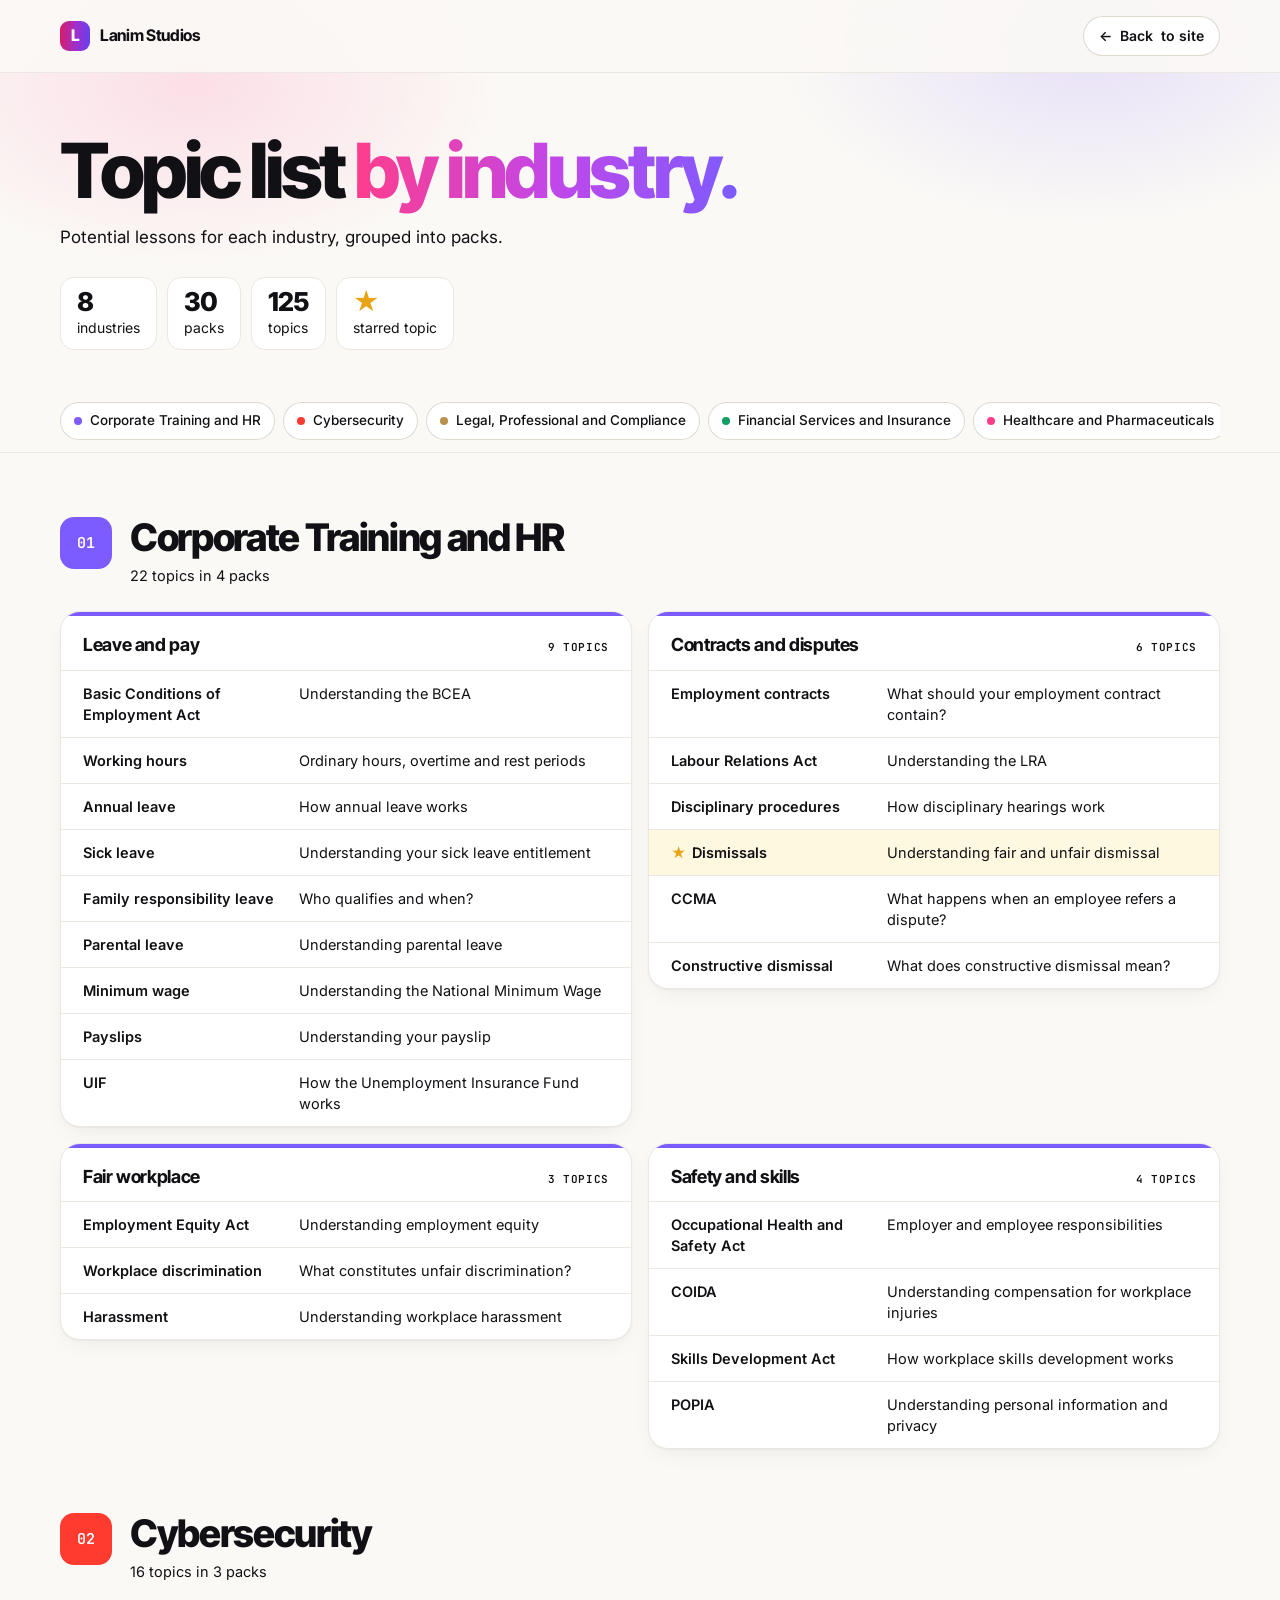
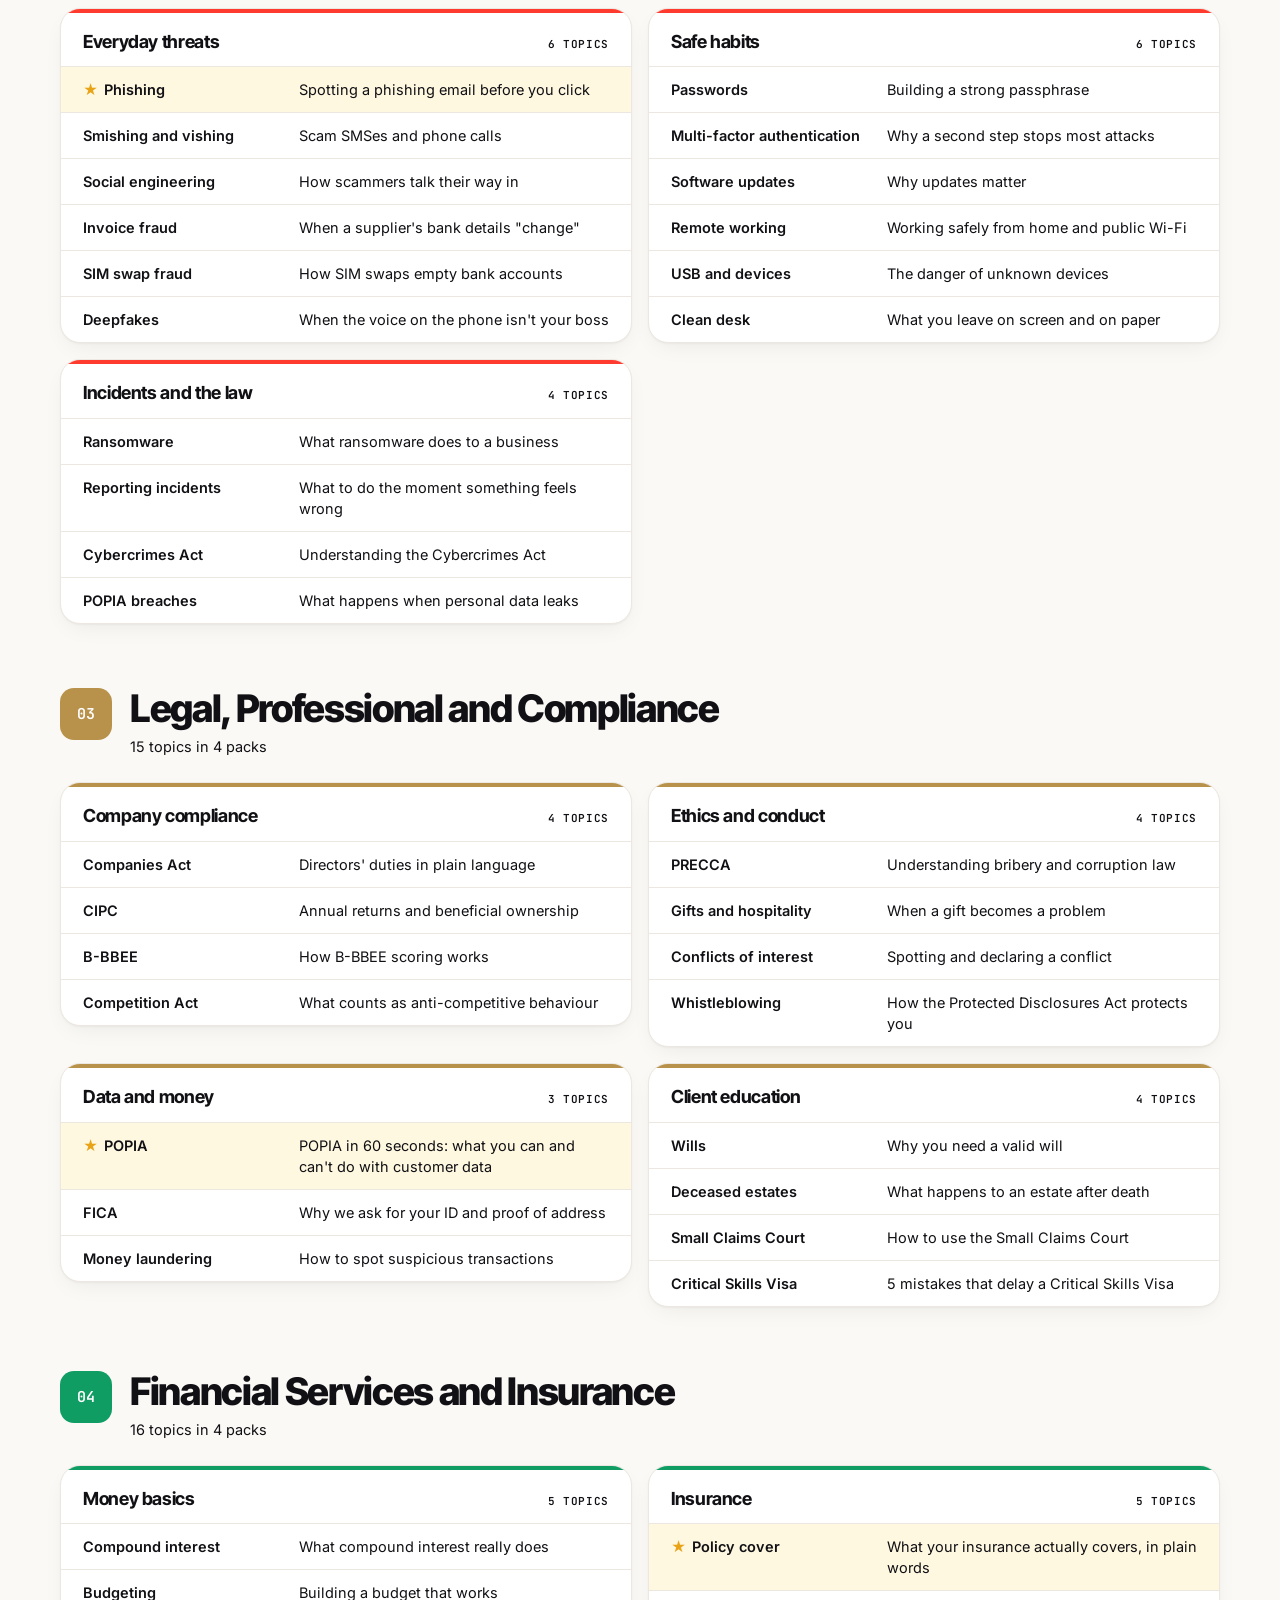
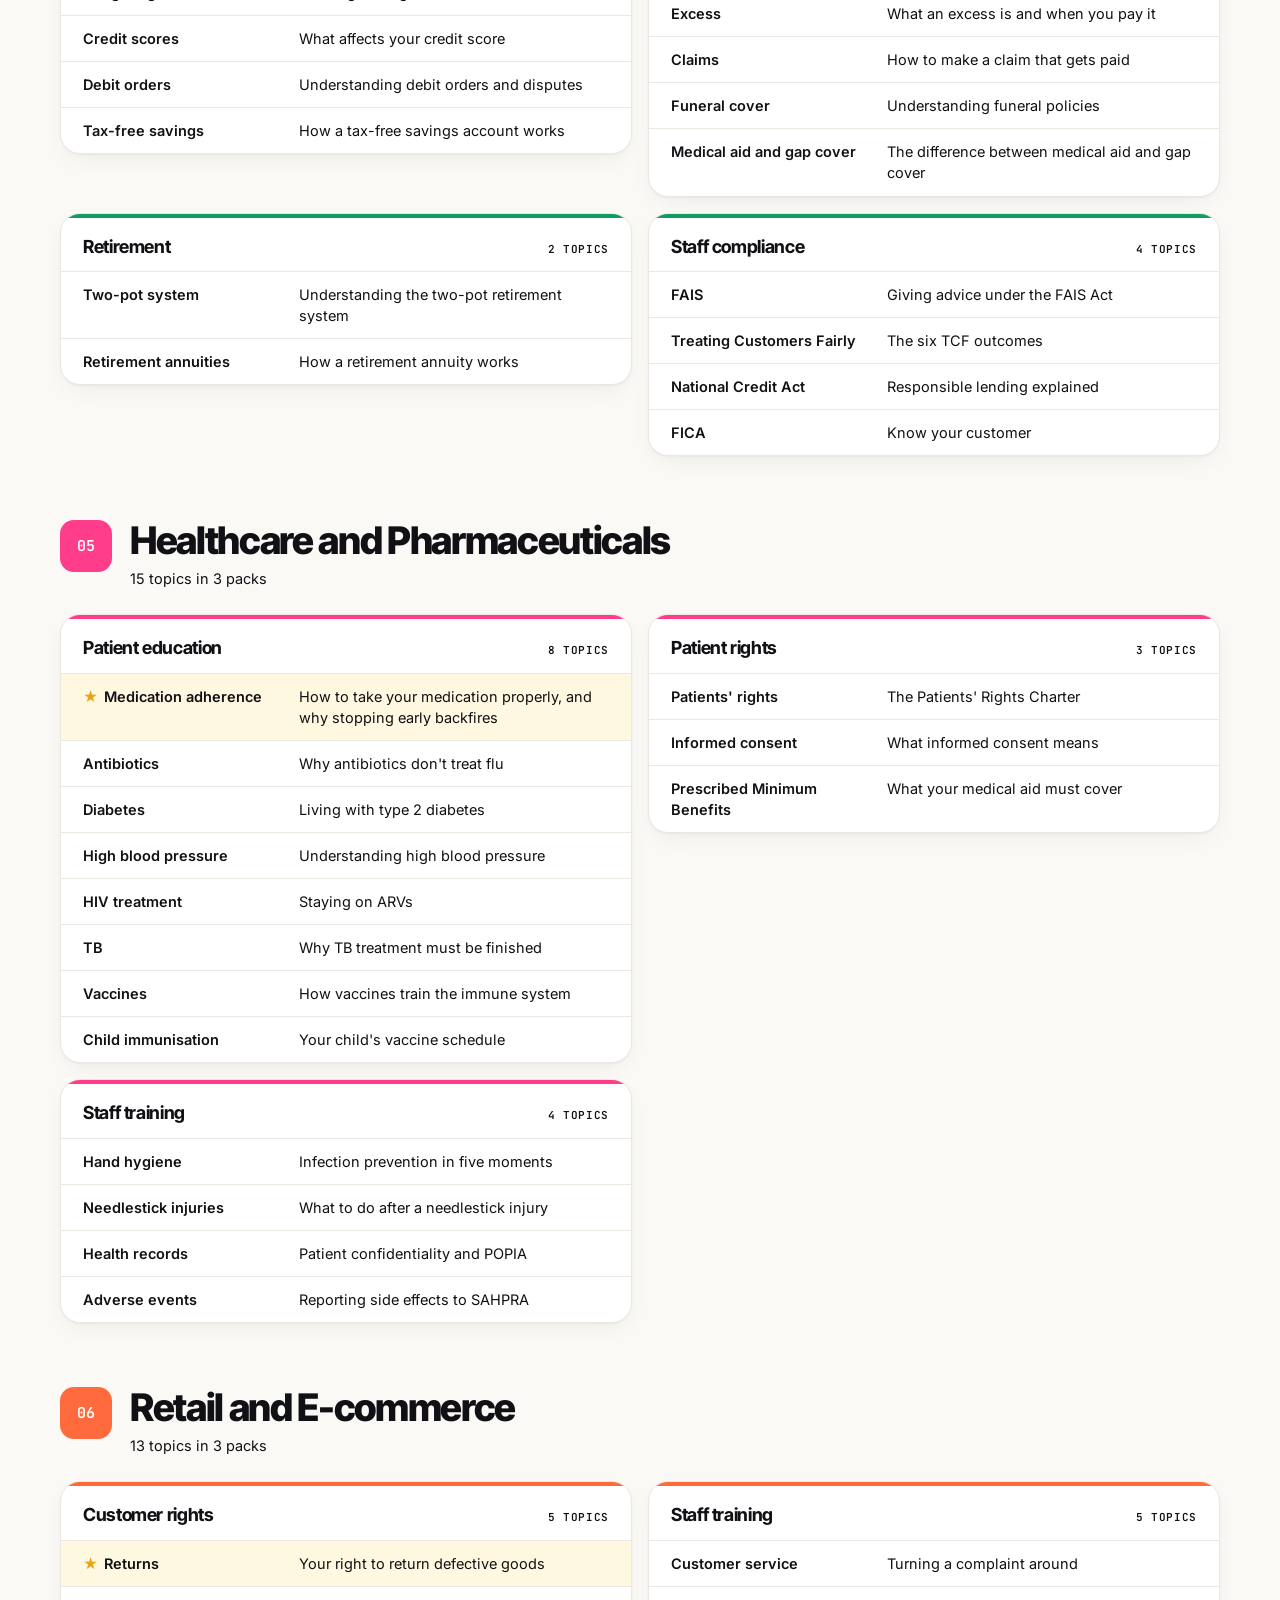
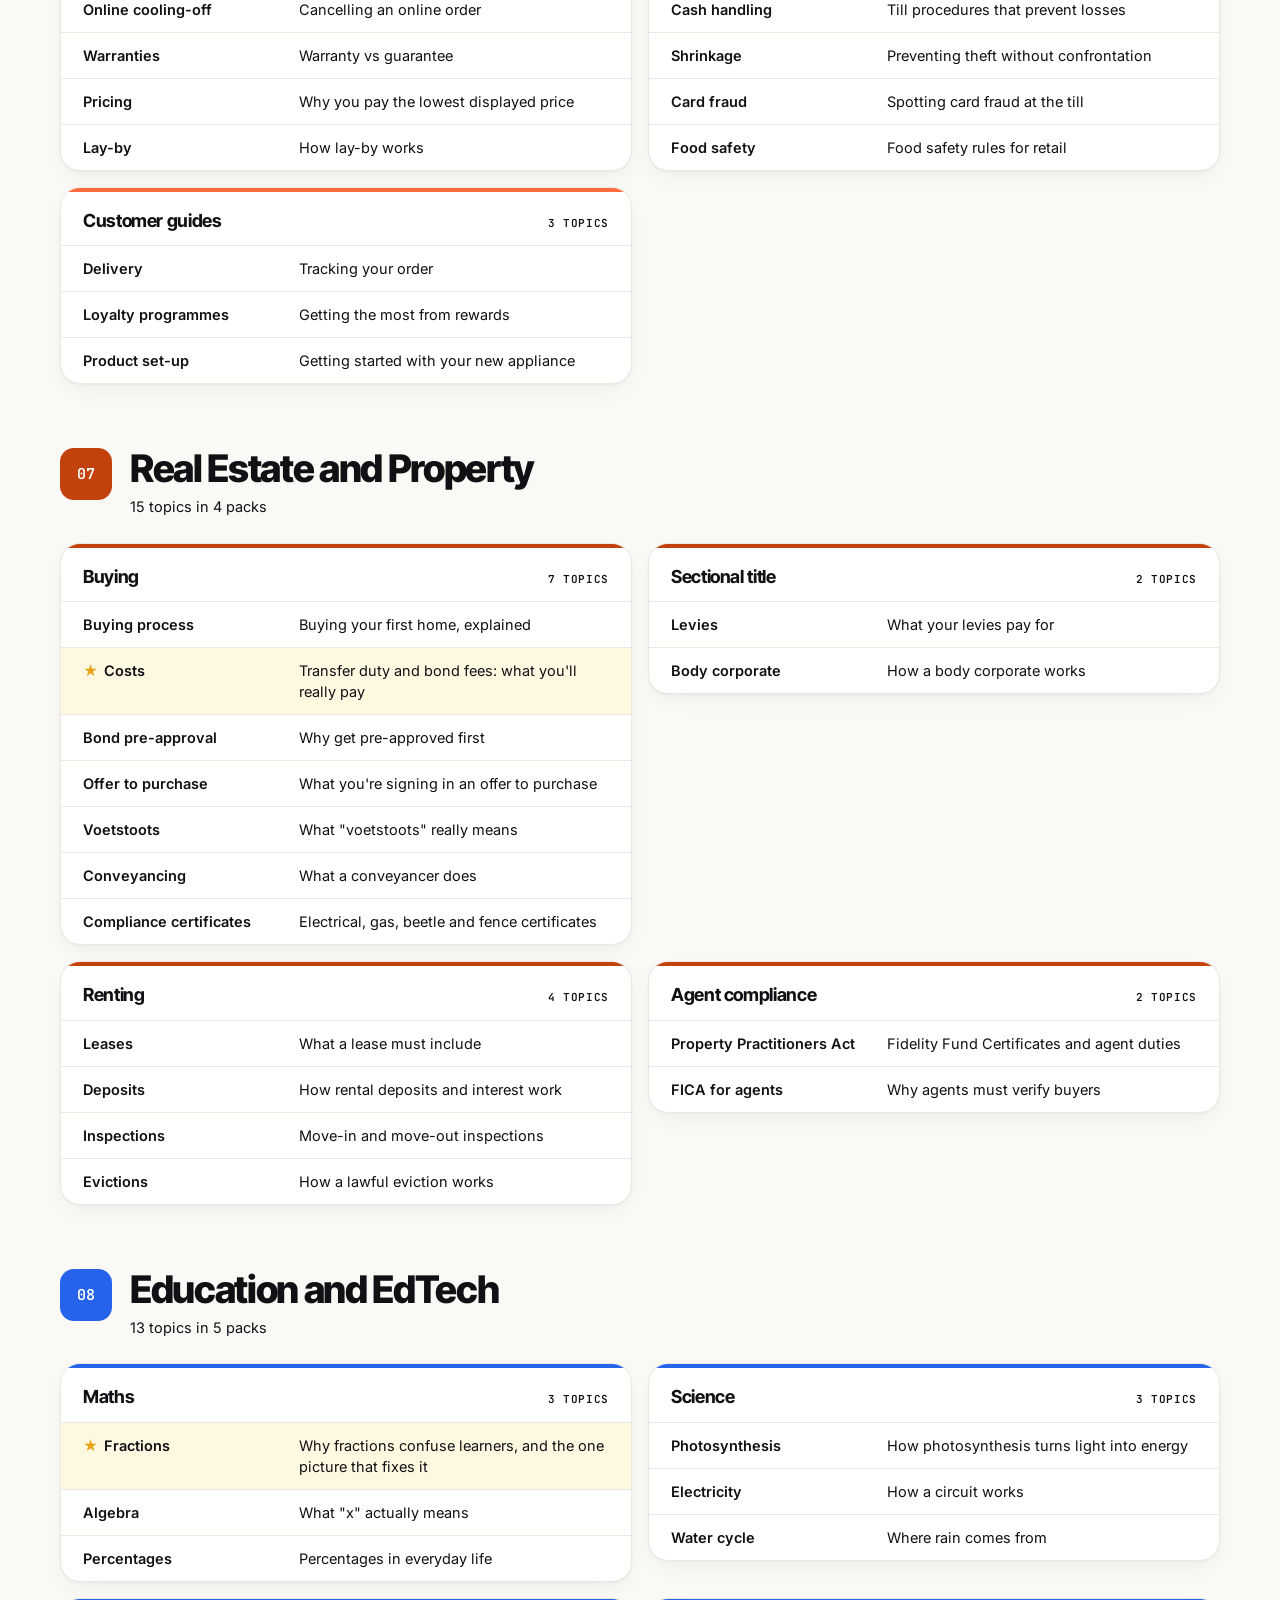
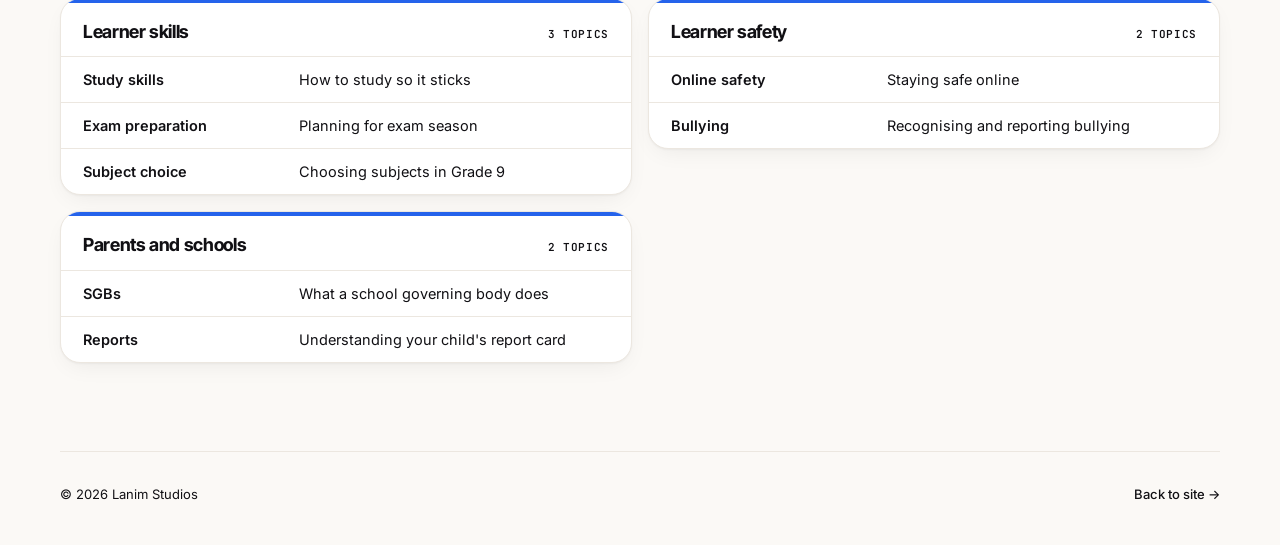
==== commit 9e6f2878: "Rename to Lanim Studios and readability design pass Darker body text, darker gradient behind white t" ====
--- a/notes.html
+++ b/notes.html
@@ -3,7 +3,7 @@
 <head>
   <meta charset="utf-8">
   <meta name="viewport" content="width=device-width, initial-scale=1">
-  <title>Notes | Visual Knowledge Studio</title>
+  <title>Notes | Lanim Studios</title>
   <meta name="description" content="Potential lesson topics for each industry, grouped into packs.">
   <meta name="robots" content="noindex">
   <meta name="theme-color" content="#FBF9F6">
@@ -78,9 +78,9 @@
 
 <header class="nav">
   <div class="nav__inner notes-nav wrap">
-    <a href="index.html" class="brand" aria-label="Visual Knowledge Studio home">
-      <span class="brand__mark" aria-hidden="true">V</span>
-      <span class="brand__word">Visual Knowledge Studio</span>
+    <a href="index.html" class="brand" aria-label="Lanim Studios home">
+      <span class="brand__mark" aria-hidden="true">L</span>
+      <span class="brand__word">Lanim Studios</span>
     </a>
     <a href="index.html" class="btn btn--line btn--sm"><span aria-hidden="true">&larr;</span> Back<span class="hide-sm"> to site</span></a>
   </div>
@@ -490,7 +490,7 @@
     </section>
 
     <footer class="notes-foot">
-      <span>&copy; 2026 Visual Knowledge Studio</span>
+      <span>&copy; 2026 Lanim Studios</span>
       <a href="index.html">Back to site <span aria-hidden="true">&rarr;</span></a>
     </footer>
   </div>
--- a/styles.css
+++ b/styles.css
@@ -1,21 +1,25 @@
 /* =========================================================
-   Visual Knowledge Studio
+   Lanim Studios
    ========================================================= */
 :root {
   --bg: #FBF9F6;
   --bg-2: #F4F0EA;
   --card: #FFFFFF;
   --ink: #111014;
-  --ink-2: #4B4853;
-  --ink-3: #8A8693;
+  --ink-2: #111014;
+  --ink-3: #111014;
   --line: #ECE7E0;
   --line-2: #DED8CF;
   --pink: #FF3D8B;
   --magenta: #C147E9;
   --violet: #7C5CFF;
   --grad: linear-gradient(92deg, #FF3D8B 0%, #C147E9 52%, #7C5CFF 100%);
+  /* darker version behind white text so it stays readable */
+  --grad-solid: linear-gradient(92deg, #D81B67 0%, #A12FC9 52%, #6440F0 100%);
+  --pink-on-dark: #FF6FA8;
   --night: #140E26;
   --night-2: #1E1538;
+  --purple: #2D1464;
   --tint: #F1E9FF;
   --tint-ink: #6A3FE0;
   --c1: 255 61 139;
@@ -67,7 +71,7 @@
 .h2--light { color: #fff; }
 .mono { font-family: var(--f-mono); font-size: 11.5px; font-weight: 500; letter-spacing: .08em; text-transform: uppercase; color: var(--ink-2); }
 .mono--muted { color: var(--ink-3); }
-.mono--dim { color: rgba(255,255,255,.5); }
+.mono--dim { color: #fff; }
 
 .pill {
   display: inline-flex; align-items: center; gap: 8px; margin: 0;
@@ -92,7 +96,7 @@
 .btn--full { width: 100%; }
 .btn--dark { background: var(--ink); color: #fff; }
 .btn--dark:hover { background: #2A2730; }
-.btn--grad { background: var(--grad); color: var(--on-grad); box-shadow: 0 10px 24px -10px rgb(var(--c2) / .7); }
+.btn--grad { background: var(--grad-solid); color: var(--on-grad); box-shadow: 0 10px 24px -10px rgb(var(--c2) / .7); }
 .btn--grad:hover { transform: translateY(-1px); box-shadow: 0 14px 30px -10px rgb(var(--c2) / .85); }
 .btn--line { background: #fff; color: var(--ink); box-shadow: inset 0 0 0 1px var(--line-2); }
 .btn--line:hover { box-shadow: inset 0 0 0 1px var(--ink); }
@@ -109,7 +113,7 @@
 .nav.is-scrolled { background: rgba(251,249,246,.85); backdrop-filter: blur(14px); -webkit-backdrop-filter: blur(14px); box-shadow: 0 1px 0 var(--line); }
 .nav__inner { display: grid; grid-template-columns: 1fr auto 1fr; align-items: center; height: 72px; gap: 24px; }
 .brand { display: inline-flex; align-items: center; gap: 10px; font-family: var(--f-head); font-weight: 700; font-size: 16px; letter-spacing: -.02em; }
-.brand__mark { width: 30px; height: 30px; border-radius: 9px; background: var(--grad); color: #fff; display: grid; place-items: center; font-weight: 800; font-size: 16px; }
+.brand__mark { width: 30px; height: 30px; border-radius: 9px; background: var(--grad-solid); color: #fff; display: grid; place-items: center; font-weight: 800; font-size: 16px; }
 .nav__links { display: flex; gap: 26px; font-size: 14px; font-weight: 500; color: var(--ink-2); }
 .nav__links a { transition: color .2s; padding: 6px 0; position: relative; }
 .nav__links a:hover, .nav__links a.is-active { color: var(--ink); }
@@ -155,12 +159,12 @@
 
 /* ---------- Sections ---------- */
 .sec { padding: var(--sec) 0 0; }
-.sec.wall { padding-top: clamp(28px, 3vw, 40px); position: relative; z-index: 1; }
+.sec.wall { padding-top: clamp(64px, 8vw, 112px); position: relative; z-index: 1; }
 html, body { overflow-x: hidden; }
 .wall .head { margin-bottom: 36px; gap: 12px; }
 .head { text-align: center; display: flex; flex-direction: column; align-items: center; gap: 18px; margin-bottom: clamp(40px, 6vw, 64px); }
 .head .h2 { max-width: 18ch; }
-.head__sub { margin: 0; max-width: 620px; color: var(--ink-2); font-size: 17px; }
+.head__sub { margin: 0; max-width: 620px; color: var(--ink-2); font-size: 17px; font-weight: 400; line-height: 1.55; }
 
 /* Intro */
 /* ---------- Intro (dark band) ---------- */
@@ -170,19 +174,19 @@
   radial-gradient(40% 50% at 95% 30%, rgb(var(--c3) / .30), transparent 70%),
   radial-gradient(35% 40% at 30% 100%, rgb(var(--c2) / .22), transparent 70%); }
 .intro .wrap { position: relative; }
-.intro .head__sub { color: rgba(255,255,255,.72); }
-.intro__body { display: grid; grid-template-columns: .85fr 1.4fr; gap: clamp(32px, 5vw, 72px); align-items: center; }
-.intro__say { margin: 0; display: flex; flex-direction: column; gap: .35em; font: 700 clamp(28px, 3.2vw, 44px)/1.08 var(--f-head); letter-spacing: -.035em; }
+.intro .head__sub { color: #fff; }
+.intro__body { display: grid; grid-template-columns: .85fr 1.4fr; gap: clamp(32px, 5vw, 72px); align-items: stretch; }
+.intro__say { margin: 0; display: grid; grid-template-rows: repeat(3, 1fr); align-items: center; gap: 14px; font: 700 clamp(28px, 3.2vw, 44px)/1.08 var(--f-head); letter-spacing: -.035em; }
 .intro__say span { display: block; }
-.intro__say b { display: block; font-weight: 800; }
+.intro__say b { display: block; font-weight: 800; color: var(--pink-on-dark); }
 .ic-s1 { stop-color: var(--pink); } .ic-s2 { stop-color: var(--magenta); } .ic-s3 { stop-color: var(--violet); }
 .benefits { list-style: none; padding: 0; margin: 0; display: grid; grid-template-columns: repeat(2, 1fr); gap: 14px; }
 .benefits li { background: rgba(255,255,255,.05); border: 1px solid rgba(255,255,255,.10); border-radius: var(--r); padding: 22px 24px; backdrop-filter: blur(8px); -webkit-backdrop-filter: blur(8px); transition: transform .35s var(--ease), background .35s, border-color .35s, opacity .8s var(--ease); }
 .benefits li:hover { transform: translateY(-4px); background: rgba(255,255,255,.08); border-color: rgb(var(--c2) / .45); }
-.benefits__ic { width: 46px; height: 46px; border-radius: 13px; background: rgba(255,255,255,.07); box-shadow: inset 0 0 0 1px rgba(255,255,255,.10); display: grid; place-items: center; }
-.benefits__ic svg { width: 24px; height: 24px; fill: none; stroke: url(#ic-grad); stroke-width: 1.8; stroke-linecap: round; stroke-linejoin: round; }
+.benefits__ic { width: 52px; height: 52px; border-radius: 13px; background: rgba(255,255,255,.07); box-shadow: inset 0 0 0 1px rgba(255,255,255,.10); display: grid; place-items: center; }
+.benefits__ic svg { width: 28px; height: 28px; fill: none; stroke: url(#ic-grad); stroke-width: 2; stroke-linecap: round; stroke-linejoin: round; }
 .benefits h3 { font: 700 18px/1.2 var(--f-head); letter-spacing: -.02em; margin: 16px 0 6px; color: #fff; }
-.benefits p { margin: 0; font-size: 14.5px; line-height: 1.55; color: rgba(255,255,255,.66); }
+.benefits p { margin: 0; font-size: 14.5px; line-height: 1.55; color: #fff; }
 
 /* ---------- Poster wall ---------- */
 .wall__grid { display: grid; grid-template-columns: repeat(4, 1fr); gap: 34px 22px; }
@@ -197,9 +201,11 @@
 .tile__play svg { width: 34%; margin-left: 8%; fill: var(--ink); }
 .tile:hover .tile__play, .tile:focus-visible .tile__play { opacity: 1; transform: none; }
 .tile__label { display: flex; justify-content: space-between; align-items: baseline; gap: 10px; }
-.tile__name { font: 600 14.5px/1.3 var(--f-body); }
+.tile__name { font: 600 15px/1.3 var(--f-body); }
+/* names and descriptions line up across a row even when a name wraps */
+@supports (grid-template-rows: subgrid) { .tile { display: grid; grid-row: span 3; grid-template-rows: subgrid; row-gap: 10px; align-content: start; } .tile__desc { margin: 0; } }
 .tile__type { font-family: var(--f-mono); font-size: 10px; letter-spacing: .08em; text-transform: uppercase; color: var(--ink-3); white-space: nowrap; }
-.tile__desc { margin: -6px 0 0; font-size: 13px; line-height: 1.5; color: var(--ink-3); }
+.tile__desc { margin: -6px 0 0; font-size: 13.5px; line-height: 1.5; color: var(--ink-2); }
 .note { margin: 48px 0 0; text-align: center; font-size: 14px; color: var(--ink-3); }
 .note code { font-family: var(--f-mono); font-size: 12px; background: var(--bg-2); padding: 2px 6px; border-radius: 4px; }
 
@@ -210,7 +216,7 @@
   box-shadow: 0 1px 2px rgba(0,0,0,.08), 0 10px 26px -12px rgba(0,0,0,.28);
 }
 .pz { position: absolute; inset: 0; padding: 6.5cqw; display: flex; flex-direction: column; }
-.p-top { display: flex; justify-content: space-between; align-items: center; font: 600 3.3cqw/1 var(--f-mono); letter-spacing: .06em; text-transform: uppercase; opacity: .8; }
+.p-top { display: flex; justify-content: space-between; align-items: center; font: 600 3.3cqw/1 var(--f-mono); letter-spacing: .06em; text-transform: uppercase; }
 .p-big { font-family: var(--f-poster); font-weight: 400; font-size: var(--fs, 23cqw); line-height: .96; text-transform: uppercase; letter-spacing: -.005em; margin-top: 5cqw; }
 .p-big span { display: block; }
 .p-ac { color: var(--pa); }
@@ -219,7 +225,7 @@
 .p-foot i:nth-child(1) { border-radius: 50%; }
 .p-foot i:nth-child(2) { background: currentColor; }
 .p-foot i:nth-child(3) { background: none; border: .7cqw solid currentColor; }
-.p-foot em { font-style: normal; margin-left: auto; opacity: .75; }
+.p-foot em { font-style: normal; margin-left: auto; }
 .p-bars { display: flex; align-items: flex-end; gap: 2cqw; height: 18cqw; margin-top: auto; padding-top: 5cqw; }
 .p-bars b { flex: 1; background: currentColor; opacity: .9; }
 .p-bars b:nth-child(odd) { background: var(--pa); opacity: 1; }
@@ -228,7 +234,7 @@
 .p-serif { font-family: var(--f-serif); font-size: var(--fs, 15cqw); line-height: .95; letter-spacing: -.01em; margin: auto 0; }
 .p-serif em { color: var(--pa); }
 .p-rule { height: .5cqw; background: currentColor; opacity: .3; margin: 4cqw 0; }
-.p-sub { font: 500 3.6cqw/1.4 var(--f-body); opacity: .75; }
+.p-sub { font: 500 3.8cqw/1.4 var(--f-body); }
 .p-dots { display: flex; gap: 2cqw; margin-top: 5cqw; }
 .p-dots i { width: 2.6cqw; height: 2.6cqw; border-radius: 50%; border: .5cqw solid currentColor; opacity: .5; }
 .p-dots i:first-child { background: var(--pa); border-color: var(--pa); opacity: 1; }
@@ -237,7 +243,7 @@
 .p-steps { display: grid; grid-template-columns: repeat(3, 1fr); gap: 2.5cqw; margin-top: auto; }
 .p-steps div { border-top: 1.4cqw solid var(--pa); padding-top: 2.5cqw; }
 .p-steps b { display: block; font: 400 9cqw/1 var(--f-poster); }
-.p-steps span { display: block; font: 600 2.9cqw/1.25 var(--f-mono); text-transform: uppercase; margin-top: 1.5cqw; opacity: .85; }
+.p-steps span { display: block; font: 600 2.9cqw/1.25 var(--f-mono); text-transform: uppercase; margin-top: 1.5cqw; }
 .p-arrow { margin-top: 5cqw; height: 9cqw; border-radius: 99px; background: currentColor; color: var(--pf); display: flex; align-items: center; justify-content: flex-end; padding: 0 3cqw; }
 .p-arrow i { font: 700 5cqw/1 var(--f-body); font-style: normal; color: var(--pb); }
 
@@ -254,7 +260,16 @@
 
 /* notes layout */
 .p-notes__head { font-family: var(--f-serif); font-size: var(--fs, 13cqw); line-height: .95; padding-bottom: 3cqw; border-bottom: 1.4cqw double currentColor; margin-top: 4cqw; }
-.p-chart { margin-top: 4cqw; height: 22cqw; width: 100%; }
+.p-chart { margin-top: 6cqw; height: 36cqw; width: 100%; }
+.p-illo { margin: auto 0; width: 100%; height: 40cqw; }
+/* fine-print lines with one line made plain */
+.p-fine { margin: auto 0 0; display: flex; flex-direction: column; gap: 1.8cqw; }
+.p-fine i { height: 1.2cqw; border-radius: 1cqw; background: currentColor; opacity: .22; }
+.p-fine i:nth-child(2) { width: 92%; } .p-fine i:nth-child(4) { width: 80%; } .p-fine i:nth-child(6) { width: 64%; }
+.p-fine i.on { height: 2.6cqw; background: var(--pa); opacity: 1; width: 74%; }
+.p-serif--top { margin: 7cqw 0 0; }
+/* small copies of posters: drop the tiny text, keep the big title */
+.poster--mini .p-top, .poster--mini .p-foot em, .poster--mini .p-steps span, .poster--mini .p-sub, .poster--mini .p-sticker, .poster--mini .p-rows div { color: transparent; }
 .p-rows { margin-top: auto; display: flex; flex-direction: column; gap: 2.2cqw; }
 .p-rows div { display: flex; align-items: center; gap: 2.5cqw; font: 600 3.2cqw var(--f-mono); text-transform: uppercase; padding-top: 2.2cqw; border-top: .4cqw solid currentColor; border-color: rgba(127,127,127,.35); }
 .p-rows i { width: 4cqw; height: 4cqw; border-radius: 1cqw; background: var(--pa); flex: none; }
@@ -286,6 +301,22 @@
 .who__link { margin-top: auto; align-self: flex-start; display: inline-flex; align-items: center; gap: 8px; font-weight: 600; font-size: 15px; color: var(--ink); padding-bottom: 2px; border-bottom: 2px solid var(--w); }
 .who__link .arr { transition: transform .3s var(--ease); }
 .who__link:hover .arr { transform: translateX(4px); }
+
+/* Phone mock (Organisations) and tablet mock (Education) */
+.device { position: absolute; left: 50%; top: 30px; transform: translateX(-50%); transition: transform .5s var(--ease); background: #1B1A22; box-shadow: 0 18px 36px -16px rgba(0,0,0,.35); }
+.who__card:hover .device { transform: translateX(-50%) translateY(-6px); }
+.device__screen { background: #fff; overflow: hidden; display: flex; flex-direction: column; gap: 6px; padding: 8px; }
+.device__screen .poster { border-radius: 6px; box-shadow: none; flex: none; }
+.device__rows { display: flex; flex-direction: column; gap: 5px; }
+.device__rows i { height: 7px; border-radius: 3px; background: #EEEAE3; }
+.device__rows i:first-child { width: 70%; background: #DDD7CC; }
+.device__rows i.is-on { background: var(--w); width: 45%; height: 4px; }
+.phone { width: 128px; padding: 6px; border-radius: 22px; }
+.phone .device__screen { border-radius: 17px; padding: 14px 7px 8px; position: relative; }
+.phone .device__screen::before { content: ""; position: absolute; top: 5px; left: 50%; width: 34px; height: 5px; margin-left: -17px; border-radius: 4px; background: #1B1A22; }
+.tablet { width: 230px; padding: 9px; border-radius: 18px; }
+.tablet .device__screen { border-radius: 9px; display: grid; grid-template-columns: 1fr 1fr; gap: 9px; padding: 10px; }
+.tablet .device__rows { padding-top: 4px; gap: 7px; }
 
 /* Laptop mock (Platform Partners) */
 .laptop { position: absolute; left: 50%; top: 40px; width: 82%; max-width: 300px; transform: translateX(-50%); transition: transform .5s var(--ease); }
@@ -317,7 +348,7 @@
 .plan:hover { transform: translateY(-4px); box-shadow: var(--shadow-lg); }
 .plan__price { margin: 18px 0 6px; display: flex; align-items: baseline; gap: 6px; flex-wrap: wrap; }
 .plan__price b { font: 800 38px/1 var(--f-head); letter-spacing: -.04em; }
-.plan__price small { font-size: 14px; color: var(--ink-3); }
+.plan__price small { font-size: 14px; font-weight: 400; color: var(--ink-3); }
 .plan__desc { margin: 0 0 18px; font-size: 14.5px; color: var(--ink-2); min-height: 3em; }
 .plan ul { list-style: none; padding: 18px 0 0; margin: 0 0 26px; border-top: 1px dashed var(--line-2); display: flex; flex-direction: column; gap: 10px; }
 .plan li { font-size: 14px; display: flex; gap: 10px; align-items: baseline; }
@@ -325,10 +356,10 @@
 .plan .btn { margin-top: auto; }
 .plan--dark { background: var(--night); color: #fff; border-color: var(--night); box-shadow: 0 30px 60px -24px rgba(60,20,120,.6); }
 .plan--dark::before { content: ""; position: absolute; inset: -1px; border-radius: 22px; padding: 1px; background: var(--grad); -webkit-mask: linear-gradient(#000 0 0) content-box, linear-gradient(#000 0 0); -webkit-mask-composite: xor; mask-composite: exclude; pointer-events: none; }
-.plan--dark .mono { color: rgba(255,255,255,.7); }
-.plan--dark .plan__price small, .plan--dark .plan__desc { color: rgba(255,255,255,.65); }
+.plan--dark .mono { color: #fff; }
+.plan--dark .plan__price small, .plan--dark .plan__desc { color: #fff; }
 .plan--dark ul { border-color: rgba(255,255,255,.18); }
-.plan__flag { position: absolute; top: -12px; right: 20px; font: 700 10.5px var(--f-mono); letter-spacing: .1em; text-transform: uppercase; padding: 5px 10px; border-radius: 999px; background: var(--grad); color: var(--on-grad); transform: rotate(3deg); }
+.plan__flag { position: absolute; top: -12px; right: 20px; font: 700 10.5px var(--f-mono); letter-spacing: .1em; text-transform: uppercase; padding: 5px 10px; border-radius: 999px; background: var(--grad-solid); color: var(--on-grad); transform: rotate(3deg); }
 
 /* ---------- FAQ ---------- */
 .faq__list { border-top: 1px solid var(--line-2); }
@@ -352,7 +383,7 @@
   radial-gradient(30% 50% at 100% 70%, rgb(var(--c2) / .30), transparent 70%); }
 .cta__copy, .cta .form { position: relative; }
 .cta__title { text-wrap: balance; font: 800 clamp(28px, 3.4vw, 44px)/1.05 var(--f-head); letter-spacing: -.04em; margin: 0; }
-.cta__sub { color: rgba(255,255,255,.75); font-size: 15.5px; margin: 12px 0 18px; max-width: 34em; }
+.cta__sub { color: #fff; font-size: 15.5px; margin: 12px 0 18px; max-width: 34em; }
 .cta__contact { list-style: none; padding: 0; margin: 0; max-width: 420px; }
 .cta__contact li { display: flex; justify-content: space-between; gap: 16px; padding: 8px 0; border-top: 1px solid rgba(255,255,255,.14); font-size: 15px; }
 .cta__contact a:hover { color: var(--tint); }
@@ -385,19 +416,24 @@
 @keyframes flash { 0% { box-shadow: 0 0 0 0 rgb(var(--c1) / .7); } 100% { box-shadow: 0 0 0 18px rgb(var(--c1) / 0), 0 30px 60px -20px rgba(0,0,0,.45); } }
 
 /* ---------- Footer ---------- */
-.footer { padding: 72px 0 32px; border-top: 1px solid var(--line); background: var(--bg); }
+.footer { position: relative; overflow: hidden; padding: 72px 0 32px; color: #fff; background: var(--purple); }
+.footer::before { content: ""; position: absolute; inset: 0; pointer-events: none; background:
+  radial-gradient(45% 80% at 0% 0%, rgb(var(--c1) / .30), transparent 70%),
+  radial-gradient(40% 80% at 100% 100%, rgb(var(--c3) / .40), transparent 70%); }
+.footer .wrap { position: relative; }
+.footer .mono, .footer .mono--muted { color: #fff; }
 .footer__top { display: grid; grid-template-columns: 1fr 2.2fr; gap: 48px; }
 .footer__brand .mono { margin: 16px 0 4px; }
-.footer__tag { margin: 0; color: var(--ink-2); font-size: 15px; }
+.footer__tag { margin: 0; color: #fff; font-size: 15px; }
 .footer__social { display: flex; flex-wrap: wrap; gap: 8px; margin-top: 20px; }
-.footer__social a { font-size: 12.5px; font-weight: 500; padding: 6px 11px; border-radius: 999px; background: #fff; box-shadow: inset 0 0 0 1px var(--line-2); }
-.footer__social a:hover { box-shadow: inset 0 0 0 1px var(--ink); }
+.footer__social a { font-size: 12.5px; font-weight: 500; padding: 6px 11px; border-radius: 999px; color: #fff; background: rgba(255,255,255,.12); box-shadow: inset 0 0 0 1px rgba(255,255,255,.35); }
+.footer__social a:hover { background: #fff; color: var(--purple); }
 .footer__cols { display: grid; grid-template-columns: repeat(3, 1fr); gap: 28px; }
-.footer__cols h4 { font: 600 11px var(--f-mono); letter-spacing: .1em; text-transform: uppercase; color: var(--ink-3); margin: 0 0 14px; }
-.footer__cols a, .footer__cols span { display: block; font-size: 14px; color: var(--ink-2); padding: 4px 0; }
-.footer__cols a:hover { color: var(--ink); }
-.footer__bottom { margin-top: 56px; padding-top: 22px; border-top: 1px solid var(--line); display: flex; justify-content: space-between; gap: 16px; flex-wrap: wrap; font-size: 13px; color: var(--ink-3); }
-.footer__bottom a:hover { color: var(--ink); }
+.footer__cols h4 { font: 700 11px var(--f-mono); letter-spacing: .12em; text-transform: uppercase; color: #fff; margin: 0 0 14px; padding-bottom: 10px; border-bottom: 2px solid var(--pink); display: inline-block; }
+.footer__cols a, .footer__cols span { display: block; font-size: 14px; color: #fff; padding: 4px 0; }
+.footer__cols a:hover { text-decoration: underline; text-underline-offset: 3px; }
+.footer__bottom { margin-top: 56px; padding-top: 22px; border-top: 1px solid rgba(255,255,255,.25); display: flex; justify-content: space-between; gap: 16px; flex-wrap: wrap; font-size: 13px; color: #fff; }
+.footer__bottom a:hover { text-decoration: underline; text-underline-offset: 3px; }
 
 /* ---------- Modal ---------- */
 .modal { position: fixed; inset: 0; z-index: 300; display: grid; place-items: center; padding: 16px; }
@@ -417,13 +453,13 @@
 .modal__meta h3 { font: 800 clamp(24px, 3vw, 34px)/1.08 var(--f-head); letter-spacing: -.035em; margin: 12px 0 10px; }
 .modal__meta > p { margin: 0 0 22px; color: var(--ink-2); }
 .modal__beats { list-style: none; padding: 0; margin: 0 0 18px; display: flex; flex-direction: column; gap: 8px; }
-.modal__beats li { display: flex; gap: 12px; align-items: center; padding: 12px 14px; border-radius: 12px; background: var(--bg); font-weight: 500; font-size: 15px; color: var(--ink-3); transition: all .35s var(--ease); }
+.modal__beats li { display: flex; gap: 12px; align-items: center; padding: 12px 14px; border-radius: 12px; background: var(--bg); font-weight: 400; font-size: 15px; color: var(--ink); transition: all .35s var(--ease); }
 .modal__beats li b { font: 600 11px var(--f-mono); color: var(--ink-3); }
-.modal__beats li.on { background: var(--tint); color: var(--ink); transform: translateX(4px); }
+.modal__beats li.on { background: var(--tint); color: var(--ink); font-weight: 700; transform: translateX(4px); box-shadow: inset 3px 0 0 var(--tint-ink); }
 .modal__beats li.on b { color: var(--tint-ink); }
 .modal__track { height: 4px; border-radius: 4px; background: var(--bg-2); overflow: hidden; }
 .modal__fill { height: 100%; width: 0; background: var(--grad); }
-.modal__ph { margin: 14px 0 22px; font-size: 13px; color: var(--ink-3); }
+.modal__ph { margin: 14px 0 22px; font-size: 13.5px; color: var(--ink-2); }
 .modal__meta .btn { margin-top: auto; align-self: flex-start; }
 @keyframes fadeIn { from { opacity: 0; } }
 
@@ -452,10 +488,11 @@
 @media (max-width: 640px) {
   .hero { padding-top: 116px; }
   .wall__grid { grid-template-columns: 1fr 1fr; gap: 26px 12px; }
-  .tile__type, .tile__desc { display: none; }
+  .tile__desc { display: none; }
+  .tile { display: flex; grid-row: auto; }
   .tile__name { font-size: 13px; }
   .benefits, .plans, .form__row { grid-template-columns: 1fr; }
-  .benefits li { display: grid; grid-template-columns: 46px 1fr; column-gap: 16px; padding: 18px; }
+  .benefits li { display: grid; grid-template-columns: 52px 1fr; column-gap: 16px; padding: 18px; }
   .benefits__ic { grid-row: span 2; }
   .benefits h3 { margin: 2px 0 4px; }
   .who__art { height: 210px; }
@@ -480,7 +517,7 @@
 @media (hover: none) {
   .tile:hover .poster, .who__card:hover .who__poster, .benefits li:hover, .who__card:hover { transform: none; }
   .who__card:hover .who__poster { transform: translateX(-50%) rotate(-4deg); }
-  .who__card:hover .laptop { transform: translateX(-50%); }
+  .who__card:hover .laptop, .who__card:hover .device { transform: translateX(-50%); }
 }
 
 @media (prefers-reduced-motion: reduce) {
